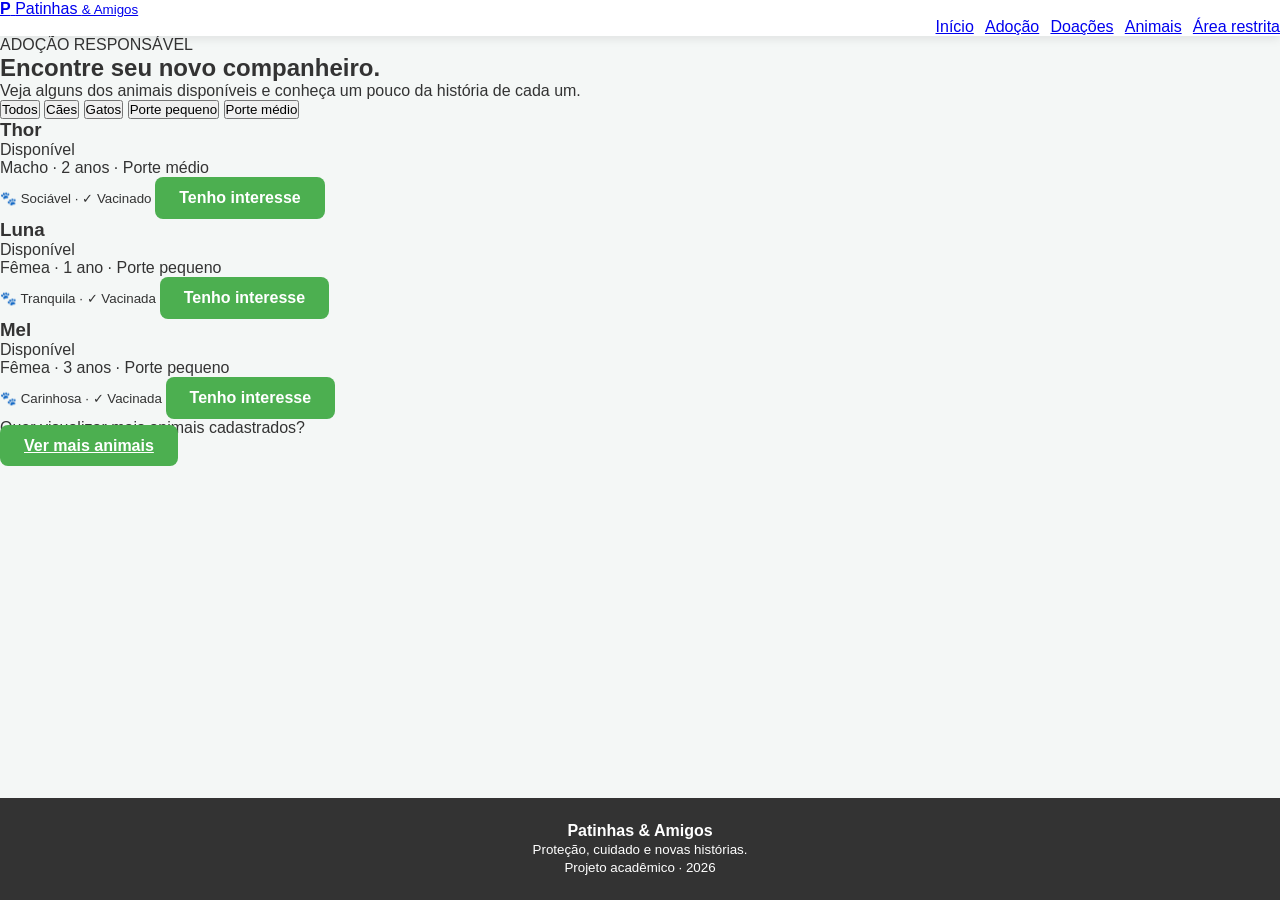
==== Patinhas_Sistema/adocao.html @ 1ad98f02 "Add files via upload" ====
<!DOCTYPE html>
<html lang="pt-BR">

<head>

    <meta charset="UTF-8">

    <meta name="viewport" content="width=device-width, initial-scale=1.0">

    <title>Patinhas & Amigos | Adoção</title>

    <link rel="stylesheet" href="style.css">

    <script src="script.js"></script>

</head>

<body>


    <!-- CABEÇALHO -->

    <header class="public-header">

        <div class="container nav">

            <a class="brand" href="index.html">

                <b>P</b>

                <span>
                    Patinhas
                    <small>& Amigos</small>
                </span>

            </a>


            <nav class="nav-links">

                <a href="index.html">
                    Início
                </a>

                <a class="active" href="adocao.html">
                    Adoção
                </a>

                <a href="doacao.html">
                    Doações
                </a>

                <a href="animais.html">
                    Animais
                </a>

                <a href="login.html">
                    Área restrita
                </a>

            </nav>

        </div>

    </header>


    <!-- CABEÇALHO DA PÁGINA -->

    <section class="page-hero">

        <div class="container">

            <span class="eyebrow">
                ADOÇÃO RESPONSÁVEL
            </span>

            <h1>
                Encontre seu novo companheiro.
            </h1>

            <p>
                Veja alguns dos animais disponíveis e conheça
                um pouco da história de cada um.
            </p>

        </div>

    </section>


    <!-- FILTROS -->

    <section class="section">

        <div class="container">

            <div class="filters">

                <button class="active">
                    Todos
                </button>

                <button>
                    Cães
                </button>

                <button>
                    Gatos
                </button>

                <button>
                    Porte pequeno
                </button>

                <button>
                    Porte médio
                </button>

            </div>


            <!-- ANIMAIS -->

            <div class="animal-grid">


                <!-- THOR -->

                <article class="animal-card">

                    <div class="animal-img thor"></div>

                    <div class="animal-body">

                        <div class="between">

                            <h3>
                                Thor
                            </h3>

                            <span class="status ok">
                                Disponível
                            </span>

                        </div>

                        <p>
                            Macho · 2 anos · Porte médio
                        </p>

                        <small>
                            🐾 Sociável · ✓ Vacinado
                        </small>

                        <button
                            class="btn outline"
                            onclick="alert('Interesse registrado no protótipo.')">

                            Tenho interesse

                        </button>

                    </div>

                </article>


                <!-- LUNA -->

                <article class="animal-card">

                    <div class="animal-img luna"></div>

                    <div class="animal-body">

                        <div class="between">

                            <h3>
                                Luna
                            </h3>

                            <span class="status ok">
                                Disponível
                            </span>

                        </div>

                        <p>
                            Fêmea · 1 ano · Porte pequeno
                        </p>

                        <small>
                            🐾 Tranquila · ✓ Vacinada
                        </small>

                        <button
                            class="btn outline"
                            onclick="alert('Interesse registrado no protótipo.')">

                            Tenho interesse

                        </button>

                    </div>

                </article>


                <!-- MEL -->

                <article class="animal-card">

                    <div class="animal-img mel"></div>

                    <div class="animal-body">

                        <div class="between">

                            <h3>
                                Mel
                            </h3>

                            <span class="status ok">
                                Disponível
                            </span>

                        </div>

                        <p>
                            Fêmea · 3 anos · Porte pequeno
                        </p>

                        <small>
                            🐾 Carinhosa · ✓ Vacinada
                        </small>

                        <button
                            class="btn outline"
                            onclick="alert('Interesse registrado no protótipo.')">

                            Tenho interesse

                        </button>

                    </div>

                </article>


            </div>


            <!-- BOTÃO PARA MAIS ANIMAIS -->

            <div class="more-box">

                <p>
                    Quer visualizar mais animais cadastrados?
                </p>

                <a
                    class="btn primary"
                    href="animais.html">

                    Ver mais animais

                </a>

            </div>

        </div>

    </section>


    <!-- RODAPÉ -->

    <footer class="footer">

        <div class="container">

            <div>

                <b>
                    Patinhas & Amigos
                </b>

                <br>

                <small>
                    Proteção, cuidado e novas histórias.
                </small>

            </div>

            <small>
                Projeto acadêmico · 2026
            </small>

        </div>

    </footer>


</body>

</html>
---- Patinhas_Sistema/style.css ----
* {
  box-sizing: border-box;
  margin: 0;
  padding: 0;
  font-family: 'Segoe UI', Tahoma, Geneva, Verdana, sans-serif;
}

body {
  background-color: #f4f7f6;
  color: #333;
  min-height: 100vh;
  display: flex;
  flex-direction: column;
}

header {
  background: #fff;
  box-shadow: 0 2px 10px rgba(0,0,0,.1);
  position: sticky;
  top: 0;
  z-index: 100;
}

.nav-container {
  max-width: 1300px;
  margin: auto;
  display: flex;
  justify-content: space-between;
  align-items: center;
  padding: 1rem 2rem;
}

.logo {
  font-size: 1.5rem;
  font-weight: bold;
  color: #4CAF50;
  text-decoration: none;
}

.nav-links {
  display: flex;
  list-style: none;
  gap: .7rem;
  flex-wrap: wrap;
  justify-content: flex-end;
}

.nav-link {
  color: #555;
  text-decoration: none;
  font-weight: 600;
  padding: .55rem .85rem;
  border-radius: 20px;
  cursor: pointer;
  transition: .2s;
}

.nav-link:hover,
.nav-link.active {
  background: #4CAF50;
  color: #fff;
}

.logout-link {
  background: #f5f5f5;
  color: #c62828;
}

.logout-link:hover {
  background: #c62828;
  color: white;
}

.hidden {
  display: none !important;
}

main {
  flex: 1;
  max-width: 1200px;
  width: 100%;
  margin: 2rem auto;
  padding: 0 1.5rem;
}

.page {
  display: none;
  animation: fadeIn .25s ease-in-out;
}

.page.active {
  display: block;
}

@keyframes fadeIn {
  from { opacity: 0; transform: translateY(8px); }
  to { opacity: 1; transform: translateY(0); }
}

.hero {
  background: linear-gradient(rgba(0,0,0,.5), rgba(0,0,0,.5)),
    url('https://images.unsplash.com/photo-1548199973-03cce0bbc87b?auto=format&fit=crop&w=1200&q=80');
  background-size: cover;
  background-position: center;
  color: white;
  padding: 4rem 2rem;
  text-align: center;
  border-radius: 12px;
  margin-bottom: 2rem;
}

.hero h1 {
  font-size: 2.5rem;
  margin-bottom: 1rem;
}

.hero p {
  font-size: 1.2rem;
  margin-bottom: 1.5rem;
}

.btn {
  background: #4CAF50;
  color: white;
  border: none;
  padding: .75rem 1.5rem;
  border-radius: 8px;
  font-size: 1rem;
  font-weight: bold;
  cursor: pointer;
  transition: .2s;
}

.btn:hover {
  background: #45a049;
}

.full {
  width: 100%;
}

.home-grid,
.stats-grid,
.dashboard-grid {
  display: grid;
  gap: 1.5rem;
  margin-top: 1.5rem;
}

.home-grid {
  grid-template-columns: repeat(auto-fit, minmax(250px, 1fr));
}

.info-card,
.panel,
.login-container,
.donation-container,
.admin-pet-card,
.stat-card {
  background: white;
  border-radius: 10px;
  box-shadow: 0 2px 8px rgba(0,0,0,.08);
}

.info-card {
  padding: 1.5rem;
  text-align: center;
}

.subtitle {
  color: #666;
  margin: .5rem 0 1.5rem;
}

.pet-grid {
  display: grid;
  grid-template-columns: repeat(auto-fill, minmax(250px, 1fr));
  gap: 1.5rem;
  margin-top: 1.5rem;
}

.pet-card {
  background: white;
  border-radius: 8px;
  overflow: hidden;
  box-shadow: 0 2px 8px rgba(0,0,0,.1);
}

.pet-card img {
  width: 100%;
  height: 200px;
  object-fit: cover;
}

.pet-info {
  padding: 1rem;
}

.donation-container,
.login-container {
  padding: 2rem;
  max-width: 600px;
  margin: 0 auto;
}

.login-container {
  max-width: 430px;
}

.form-group {
  margin-bottom: 1.2rem;
}

.form-group label {
  display: block;
  margin-bottom: .5rem;
  font-weight: 600;
}

.form-group input {
  width: 100%;
  padding: .75rem;
  border: 1px solid #ccc;
  border-radius: 6px;
  font-size: 1rem;
}

.form-group input:focus {
  outline: 2px solid #a5d6a7;
  border-color: #4CAF50;
}

.pix-box {
  background: #e8f5e9;
  border: 2px dashed #4CAF50;
  padding: 1rem;
  text-align: center;
  margin: 1.5rem 0;
  border-radius: 6px;
}

.pix-key {
  font-size: 1.2rem;
  margin-top: .5rem;
  color: #2e7d32;
}

.error-message {
  color: #c62828;
  margin-bottom: 1rem;
  min-height: 20px;
  font-weight: 600;
}

.demo-login {
  margin-top: 1.5rem;
  padding: 1rem;
  background: #f4f7f6;
  border-radius: 8px;
  font-size: .9rem;
}

.demo-login p {
  margin-top: .25rem;
}

.page-header {
  display: flex;
  justify-content: space-between;
  align-items: center;
  gap: 1rem;
  margin-bottom: 1.5rem;
}

.stats-grid {
  grid-template-columns: repeat(4, 1fr);
}

.stat-card {
  padding: 1.3rem;
  display: flex;
  align-items: center;
  gap: 1rem;
}

.stat-card > span {
  font-size: 2rem;
}

.stat-card strong {
  font-size: 1.8rem;
}

.stat-card p {
  color: #666;
}

.dashboard-grid {
  grid-template-columns: 1fr 1fr;
}

.panel {
  padding: 1.5rem;
  overflow-x: auto;
}

.list-item {
  display: flex;
  gap: 1rem;
  padding: 1rem 0;
  border-bottom: 1px solid #eee;
}

.list-item:last-child {
  border-bottom: none;
}

.alert-box {
  padding: 1rem;
  margin-top: 1rem;
  background: #e8f5e9;
  border-radius: 7px;
}

.alert-box.warning {
  background: #fff3cd;
}

table {
  width: 100%;
  border-collapse: collapse;
  min-width: 650px;
}

th, td {
  padding: 1rem;
  text-align: left;
  border-bottom: 1px solid #eee;
}

th {
  background: #f7f9f8;
}

.badge {
  display: inline-block;
  padding: .35rem .7rem;
  border-radius: 20px;
  font-size: .85rem;
  font-weight: bold;
}

.badge.ok {
  background: #e8f5e9;
  color: #2e7d32;
}

.badge.warning {
  background: #fff3cd;
  color: #856404;
}

.badge.blue {
  background: #e3f2fd;
  color: #1565c0;
}

.badge.gray {
  background: #eee;
  color: #555;
}

.admin-pets {
  grid-template-columns: repeat(auto-fit, minmax(220px, 1fr));
}

.admin-pet-card {
  padding: 1.5rem;
}

.animal-icon {
  font-size: 3rem;
  margin-bottom: .7rem;
}

footer {
  background: #333;
  color: white;
  text-align: center;
  padding: 1.5rem;
  margin-top: auto;
}

@media (max-width: 850px) {
  .nav-container {
    flex-direction: column;
    gap: 1rem;
  }

  .nav-links {
    justify-content: center;
  }

  .stats-grid {
    grid-template-columns: repeat(2, 1fr);
  }

  .dashboard-grid {
    grid-template-columns: 1fr;
  }
}

@media (max-width: 500px) {
  .stats-grid {
    grid-template-columns: 1fr;
  }

  .hero h1 {
    font-size: 2rem;
  }
}
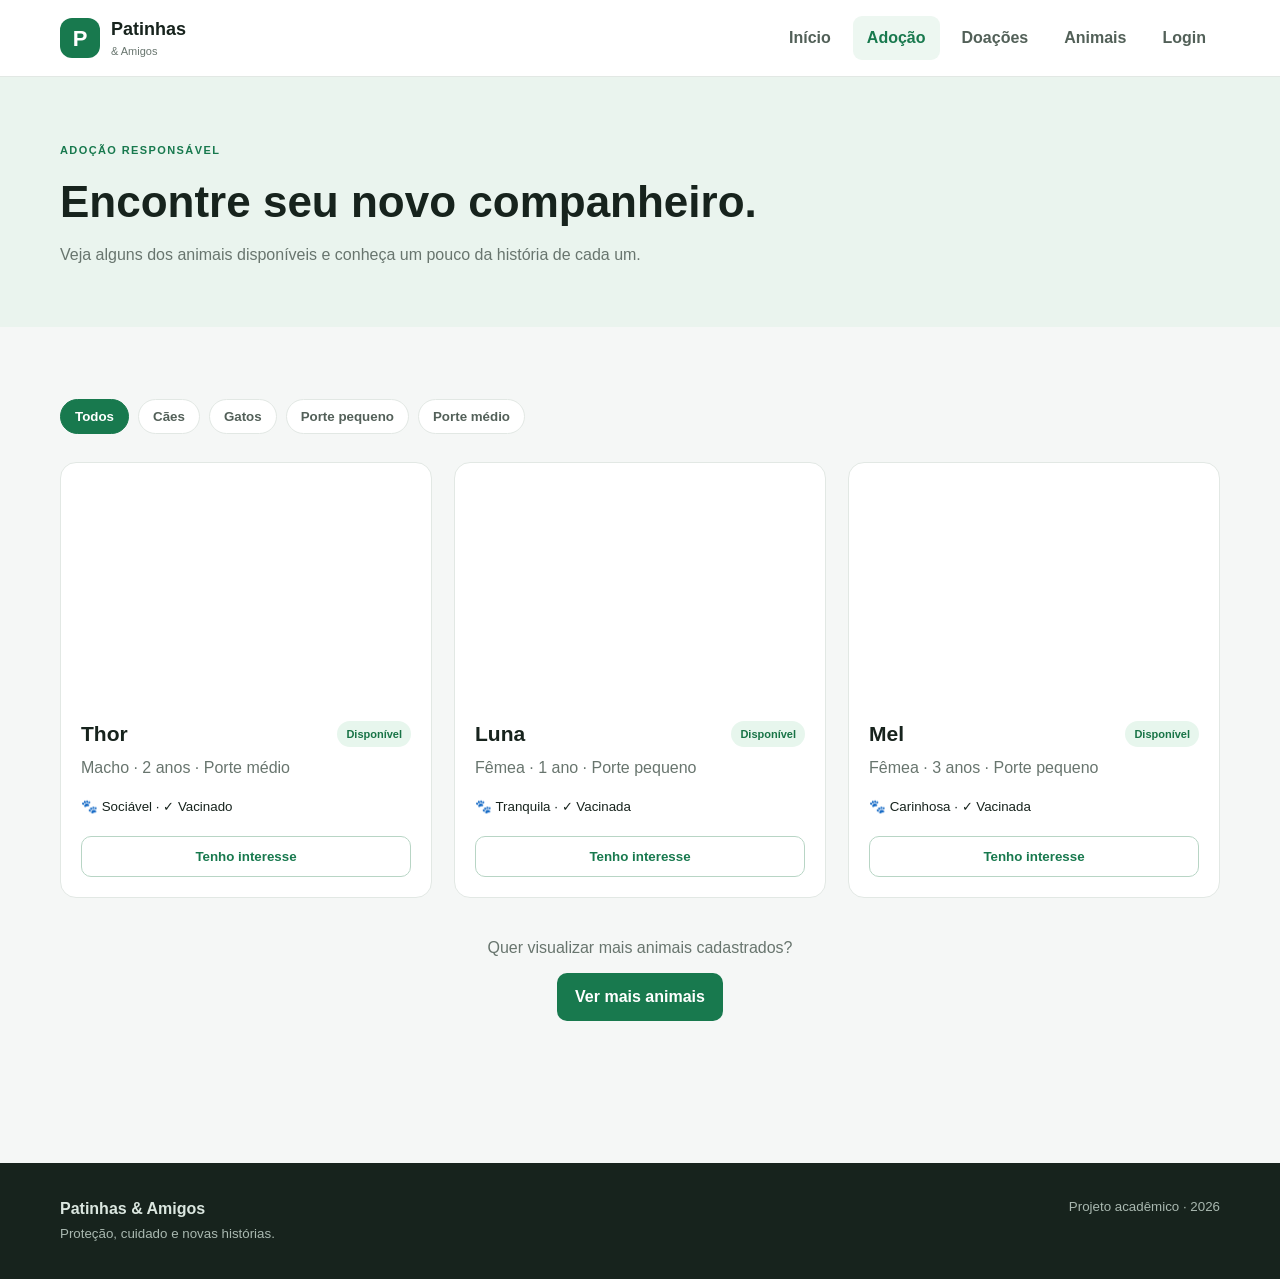
==== commit 9f3b48ad: "Update adocao.html" ====
--- a/Patinhas_Sistema/adocao.html
+++ b/Patinhas_Sistema/adocao.html
@@ -55,7 +55,7 @@
                 </a>
 
                 <a href="login.html">
-                    Área restrita
+                    Login
                 </a>
 
             </nav>
@@ -305,4 +305,4 @@
 
 </body>
 
-</html>+</html>
--- a/Patinhas_Sistema/style.css
+++ b/Patinhas_Sistema/style.css
@@ -1,421 +1,831 @@
 * {
-  box-sizing: border-box;
-  margin: 0;
-  padding: 0;
-  font-family: 'Segoe UI', Tahoma, Geneva, Verdana, sans-serif;
+    box-sizing: border-box;
+    margin: 0;
+    padding: 0;
+}
+
+:root {
+    --primary: #18794e;
+    --primary-dark: #0f5f3b;
+    --text: #17231d;
+    --muted: #68756e;
+    --background: #f5f7f6;
+    --white: #ffffff;
+    --border: #e2e8e4;
 }
 
 body {
-  background-color: #f4f7f6;
-  color: #333;
-  min-height: 100vh;
-  display: flex;
-  flex-direction: column;
-}
-
-header {
-  background: #fff;
-  box-shadow: 0 2px 10px rgba(0,0,0,.1);
-  position: sticky;
-  top: 0;
-  z-index: 100;
-}
-
-.nav-container {
-  max-width: 1300px;
-  margin: auto;
-  display: flex;
-  justify-content: space-between;
-  align-items: center;
-  padding: 1rem 2rem;
-}
-
-.logo {
-  font-size: 1.5rem;
-  font-weight: bold;
-  color: #4CAF50;
-  text-decoration: none;
+    font-family: Arial, sans-serif;
+    background: var(--background);
+    color: var(--text);
+    line-height: 1.5;
+}
+
+a {
+    text-decoration: none;
+    color: inherit;
+}
+
+.container {
+    width: min(1160px, 92%);
+    margin: auto;
+}
+
+
+/* =========================
+   CABEÇALHO
+========================= */
+
+.public-header {
+    background: white;
+    border-bottom: 1px solid var(--border);
+    position: sticky;
+    top: 0;
+    z-index: 20;
+}
+
+.nav {
+    min-height: 76px;
+
+    display: flex;
+    align-items: center;
+    justify-content: space-between;
+
+    gap: 30px;
+}
+
+.brand {
+    display: flex;
+    align-items: center;
+
+    gap: 11px;
+
+    font-weight: 800;
+    font-size: 18px;
+}
+
+.brand b {
+    width: 40px;
+    height: 40px;
+
+    border-radius: 12px;
+
+    background: var(--primary);
+    color: white;
+
+    display: grid;
+    place-items: center;
+
+    font-size: 22px;
+}
+
+.brand small {
+    display: block;
+
+    color: var(--muted);
+
+    font-size: 11px;
+    font-weight: 500;
 }
 
 .nav-links {
-  display: flex;
-  list-style: none;
-  gap: .7rem;
-  flex-wrap: wrap;
-  justify-content: flex-end;
-}
-
-.nav-link {
-  color: #555;
-  text-decoration: none;
-  font-weight: 600;
-  padding: .55rem .85rem;
-  border-radius: 20px;
-  cursor: pointer;
-  transition: .2s;
-}
-
-.nav-link:hover,
-.nav-link.active {
-  background: #4CAF50;
-  color: #fff;
-}
-
-.logout-link {
-  background: #f5f5f5;
-  color: #c62828;
-}
-
-.logout-link:hover {
-  background: #c62828;
-  color: white;
-}
-
-.hidden {
-  display: none !important;
-}
-
-main {
-  flex: 1;
-  max-width: 1200px;
-  width: 100%;
-  margin: 2rem auto;
-  padding: 0 1.5rem;
-}
-
-.page {
-  display: none;
-  animation: fadeIn .25s ease-in-out;
-}
-
-.page.active {
-  display: block;
-}
-
-@keyframes fadeIn {
-  from { opacity: 0; transform: translateY(8px); }
-  to { opacity: 1; transform: translateY(0); }
-}
+    display: flex;
+    align-items: center;
+
+    gap: 8px;
+}
+
+.nav-links a {
+    padding: 10px 14px;
+
+    border-radius: 9px;
+
+    color: #526058;
+
+    font-weight: 600;
+}
+
+.nav-links a:hover,
+.nav-links a.active {
+    background: #edf7f1;
+    color: var(--primary);
+}
+
+
+/* =========================
+   BOTÕES
+========================= */
+
+.btn {
+    border: none;
+
+    border-radius: 10px;
+
+    padding: 12px 18px;
+
+    font-weight: 700;
+
+    cursor: pointer;
+
+    display: inline-flex;
+
+    align-items: center;
+    justify-content: center;
+
+    gap: 8px;
+}
+
+.btn.primary {
+    background: var(--primary);
+    color: white;
+}
+
+.btn.primary:hover {
+    background: var(--primary-dark);
+}
+
+.btn.light {
+    background: white;
+    color: var(--primary);
+}
+
+.btn.outline {
+    background: white;
+
+    color: var(--primary);
+
+    border: 1px solid #b8d5c5;
+}
+
+.outline-light {
+    color: white;
+
+    border: 1px solid rgba(255,255,255,.5);
+}
+
+
+/* =========================
+   HERO
+========================= */
 
 .hero {
-  background: linear-gradient(rgba(0,0,0,.5), rgba(0,0,0,.5)),
-    url('https://images.unsplash.com/photo-1548199973-03cce0bbc87b?auto=format&fit=crop&w=1200&q=80');
-  background-size: cover;
-  background-position: center;
-  color: white;
-  padding: 4rem 2rem;
-  text-align: center;
-  border-radius: 12px;
-  margin-bottom: 2rem;
+    background:
+        linear-gradient(
+            135deg,
+            #145c3d,
+            #23845a
+        );
+
+    color: white;
+
+    padding: 88px 0;
+}
+
+.hero-grid {
+    display: grid;
+
+    grid-template-columns:
+        1.25fr
+        .75fr;
+
+    gap: 60px;
+
+    align-items: center;
+}
+
+.eyebrow {
+    font-size: 11px;
+
+    letter-spacing: 1.4px;
+
+    font-weight: 800;
+
+    color: var(--primary);
+}
+
+.eyebrow.light {
+    color: #cdebdc;
 }
 
 .hero h1 {
-  font-size: 2.5rem;
-  margin-bottom: 1rem;
+    font-size: 52px;
+
+    line-height: 1.08;
+
+    margin: 12px 0 18px;
 }
 
 .hero p {
-  font-size: 1.2rem;
-  margin-bottom: 1.5rem;
-}
-
-.btn {
-  background: #4CAF50;
-  color: white;
-  border: none;
-  padding: .75rem 1.5rem;
-  border-radius: 8px;
-  font-size: 1rem;
-  font-weight: bold;
-  cursor: pointer;
-  transition: .2s;
-}
-
-.btn:hover {
-  background: #45a049;
+    font-size: 18px;
+
+    color: #dceee4;
+
+    max-width: 650px;
+}
+
+.actions {
+    display: flex;
+
+    gap: 12px;
+
+    margin-top: 28px;
+}
+
+.hero-card {
+    background: white;
+
+    color: var(--text);
+
+    padding: 28px;
+
+    border-radius: 18px;
+
+    box-shadow:
+        0 18px 50px
+        rgba(7,58,36,.25);
+}
+
+.hero-card .big {
+    font-size: 54px;
+
+    font-weight: 800;
+
+    margin-top: 20px;
+}
+
+.mini-stats {
+    display: grid;
+
+    grid-template-columns:
+        repeat(3,1fr);
+
+    gap: 12px;
+
+    margin-top: 18px;
+}
+
+.mini-stats b {
+    display: block;
+
+    font-size: 22px;
+}
+
+.mini-stats small {
+    color: var(--muted);
+}
+
+
+/* =========================
+   SEÇÕES
+========================= */
+
+.section {
+    padding: 72px 0;
+}
+
+.section-head {
+    display: flex;
+
+    justify-content: space-between;
+
+    gap: 40px;
+
+    align-items: end;
+
+    margin-bottom: 28px;
+}
+
+.section-head h2 {
+    font-size: 34px;
+
+    line-height: 1.15;
+
+    margin-top: 7px;
+}
+
+.section-head p {
+    max-width: 460px;
+
+    color: var(--muted);
+}
+
+
+/* =========================
+   CARDS
+========================= */
+
+.features {
+    display: grid;
+
+    grid-template-columns:
+        repeat(3,1fr);
+
+    gap: 18px;
+}
+
+.feature {
+    background: white;
+
+    border: 1px solid var(--border);
+
+    border-radius: 16px;
+
+    padding: 24px;
+}
+
+.feature i {
+    display: grid;
+
+    place-items: center;
+
+    width: 38px;
+    height: 38px;
+
+    border-radius: 10px;
+
+    background: #edf7f1;
+
+    color: var(--primary);
+
+    font-style: normal;
+
+    font-weight: 800;
+
+    margin-bottom: 18px;
+}
+
+.feature h3 {
+    margin-bottom: 7px;
+}
+
+.feature p {
+    color: var(--muted);
+}
+
+
+/* =========================
+   PÁGINAS INTERNAS
+========================= */
+
+.page-hero {
+    background: #eaf4ee;
+
+    padding: 60px 0;
+}
+
+.page-hero h1 {
+    font-size: 44px;
+
+    margin: 8px 0;
+}
+
+.page-hero p {
+    color: var(--muted);
+
+    max-width: 680px;
+}
+
+
+/* =========================
+   FILTROS
+========================= */
+
+.filters {
+    display: flex;
+
+    flex-wrap: wrap;
+
+    gap: 9px;
+
+    margin-bottom: 28px;
+}
+
+.filters button {
+    border: 1px solid var(--border);
+
+    background: white;
+
+    padding: 9px 14px;
+
+    border-radius: 20px;
+
+    color: #536059;
+
+    font-weight: 600;
+
+    cursor: pointer;
+}
+
+.filters button.active {
+    background: var(--primary);
+
+    color: white;
+
+    border-color: var(--primary);
+}
+
+
+/* =========================
+   ANIMAIS
+========================= */
+
+.animal-grid {
+    display: grid;
+
+    grid-template-columns:
+        repeat(3,1fr);
+
+    gap: 22px;
+}
+
+.animal-card {
+    background: white;
+
+    border: 1px solid var(--border);
+
+    border-radius: 16px;
+
+    overflow: hidden;
+}
+
+.animal-img {
+    height: 235px;
+
+    background-size: cover;
+
+    background-position: center;
+}
+
+
+/* IMAGENS */
+
+.thor {
+    background-image:
+        url(
+        "https://images.unsplash.com/photo-1552053831-71594a27632d?auto=format&fit=crop&w=900&q=80"
+        );
+}
+
+.luna {
+    background-image:
+        url(
+        "https://images.unsplash.com/photo-1514888286974-6c03e2ca1dba?auto=format&fit=crop&w=900&q=80"
+        );
+}
+
+.mel {
+    background-image:
+        url(
+        "https://images.unsplash.com/photo-1548199973-03cce0bbc87b?auto=format&fit=crop&w=900&q=80"
+        );
+}
+
+.bob {
+    background-image:
+        url(
+        "https://images.unsplash.com/photo-1558788353-f76d92427f16?auto=format&fit=crop&w=900&q=80"
+        );
+}
+
+.mia {
+    background-image:
+        url(
+        "https://images.unsplash.com/photo-1518791841217-8f162f1e1131?auto=format&fit=crop&w=900&q=80"
+        );
+}
+
+.max {
+    background-image:
+        url(
+        "https://images.unsplash.com/photo-1543466835-00a7907e9de1?auto=format&fit=crop&w=900&q=80"
+        );
+}
+
+
+.animal-body {
+    padding: 20px;
+}
+
+.between {
+    display: flex;
+
+    justify-content: space-between;
+
+    gap: 15px;
+
+    align-items: center;
+}
+
+.animal-body h3 {
+    font-size: 21px;
+}
+
+.animal-body p {
+    color: var(--muted);
+
+    margin: 6px 0 14px;
+}
+
+.animal-body .btn {
+    width: 100%;
+
+    margin-top: 18px;
+}
+
+
+/* STATUS */
+
+.status {
+    display: inline-block;
+
+    border-radius: 20px;
+
+    padding: 5px 9px;
+
+    font-size: 11px;
+
+    font-weight: 800;
+}
+
+.status.ok {
+    background: #e7f6ed;
+
+    color: #197447;
+}
+
+.status.warn {
+    background: #fff3dc;
+
+    color: #996018;
+}
+
+
+/* MAIS ANIMAIS */
+
+.more-box {
+    text-align: center;
+
+    margin-top: 38px;
+}
+
+.more-box p {
+    color: var(--muted);
+
+    margin-bottom: 13px;
+}
+
+
+/* =========================
+   DOAÇÃO
+========================= */
+
+.donation-grid {
+    display: grid;
+
+    grid-template-columns:
+        1fr 420px;
+
+    gap: 40px;
+
+    align-items: start;
+}
+
+.donation-info h2 {
+    font-size: 36px;
+
+    margin: 8px 0 14px;
+}
+
+.donation-info > p {
+    color: var(--muted);
+
+    font-size: 17px;
+}
+
+.donation-list {
+    display: grid;
+
+    gap: 12px;
+
+    margin-top: 28px;
+}
+
+.donation-list div {
+    background: white;
+
+    border: 1px solid var(--border);
+
+    padding: 16px;
+
+    border-radius: 12px;
+}
+
+.donation-list b {
+    display: block;
+}
+
+.pix-card {
+    background: white;
+
+    border: 1px solid var(--border);
+
+    border-radius: 18px;
+
+    padding: 26px;
+}
+
+.pix {
+    background: #edf7f1;
+
+    border: 1px dashed #9fcbb1;
+
+    border-radius: 12px;
+
+    padding: 20px;
+
+    margin: 18px 0;
+}
+
+.pix strong {
+    display: block;
+
+    font-size: 18px;
+
+    margin-top: 5px;
+}
+
+
+/* INPUT */
+
+.input {
+    width: 100%;
+
+    padding: 12px;
+
+    border: 1px solid #cfd9d3;
+
+    border-radius: 9px;
+
+    margin-top: 7px;
+
+    margin-bottom: 15px;
+
+    font: inherit;
 }
 
 .full {
-  width: 100%;
-}
-
-.home-grid,
-.stats-grid,
-.dashboard-grid {
-  display: grid;
-  gap: 1.5rem;
-  margin-top: 1.5rem;
-}
-
-.home-grid {
-  grid-template-columns: repeat(auto-fit, minmax(250px, 1fr));
-}
-
-.info-card,
-.panel,
-.login-container,
-.donation-container,
-.admin-pet-card,
-.stat-card {
-  background: white;
-  border-radius: 10px;
-  box-shadow: 0 2px 8px rgba(0,0,0,.08);
-}
-
-.info-card {
-  padding: 1.5rem;
-  text-align: center;
-}
-
-.subtitle {
-  color: #666;
-  margin: .5rem 0 1.5rem;
-}
-
-.pet-grid {
-  display: grid;
-  grid-template-columns: repeat(auto-fill, minmax(250px, 1fr));
-  gap: 1.5rem;
-  margin-top: 1.5rem;
-}
-
-.pet-card {
-  background: white;
-  border-radius: 8px;
-  overflow: hidden;
-  box-shadow: 0 2px 8px rgba(0,0,0,.1);
-}
-
-.pet-card img {
-  width: 100%;
-  height: 200px;
-  object-fit: cover;
-}
-
-.pet-info {
-  padding: 1rem;
-}
-
-.donation-container,
-.login-container {
-  padding: 2rem;
-  max-width: 600px;
-  margin: 0 auto;
-}
-
-.login-container {
-  max-width: 430px;
-}
-
-.form-group {
-  margin-bottom: 1.2rem;
-}
-
-.form-group label {
-  display: block;
-  margin-bottom: .5rem;
-  font-weight: 600;
-}
-
-.form-group input {
-  width: 100%;
-  padding: .75rem;
-  border: 1px solid #ccc;
-  border-radius: 6px;
-  font-size: 1rem;
-}
-
-.form-group input:focus {
-  outline: 2px solid #a5d6a7;
-  border-color: #4CAF50;
-}
-
-.pix-box {
-  background: #e8f5e9;
-  border: 2px dashed #4CAF50;
-  padding: 1rem;
-  text-align: center;
-  margin: 1.5rem 0;
-  border-radius: 6px;
-}
-
-.pix-key {
-  font-size: 1.2rem;
-  margin-top: .5rem;
-  color: #2e7d32;
-}
-
-.error-message {
-  color: #c62828;
-  margin-bottom: 1rem;
-  min-height: 20px;
-  font-weight: 600;
-}
-
-.demo-login {
-  margin-top: 1.5rem;
-  padding: 1rem;
-  background: #f4f7f6;
-  border-radius: 8px;
-  font-size: .9rem;
-}
-
-.demo-login p {
-  margin-top: .25rem;
-}
-
-.page-header {
-  display: flex;
-  justify-content: space-between;
-  align-items: center;
-  gap: 1rem;
-  margin-bottom: 1.5rem;
-}
-
-.stats-grid {
-  grid-template-columns: repeat(4, 1fr);
-}
-
-.stat-card {
-  padding: 1.3rem;
-  display: flex;
-  align-items: center;
-  gap: 1rem;
-}
-
-.stat-card > span {
-  font-size: 2rem;
-}
-
-.stat-card strong {
-  font-size: 1.8rem;
-}
-
-.stat-card p {
-  color: #666;
-}
-
-.dashboard-grid {
-  grid-template-columns: 1fr 1fr;
-}
-
-.panel {
-  padding: 1.5rem;
-  overflow-x: auto;
-}
-
-.list-item {
-  display: flex;
-  gap: 1rem;
-  padding: 1rem 0;
-  border-bottom: 1px solid #eee;
-}
-
-.list-item:last-child {
-  border-bottom: none;
-}
-
-.alert-box {
-  padding: 1rem;
-  margin-top: 1rem;
-  background: #e8f5e9;
-  border-radius: 7px;
-}
-
-.alert-box.warning {
-  background: #fff3cd;
-}
-
-table {
-  width: 100%;
-  border-collapse: collapse;
-  min-width: 650px;
-}
-
-th, td {
-  padding: 1rem;
-  text-align: left;
-  border-bottom: 1px solid #eee;
-}
-
-th {
-  background: #f7f9f8;
-}
-
-.badge {
-  display: inline-block;
-  padding: .35rem .7rem;
-  border-radius: 20px;
-  font-size: .85rem;
-  font-weight: bold;
-}
-
-.badge.ok {
-  background: #e8f5e9;
-  color: #2e7d32;
-}
-
-.badge.warning {
-  background: #fff3cd;
-  color: #856404;
-}
-
-.badge.blue {
-  background: #e3f2fd;
-  color: #1565c0;
-}
-
-.badge.gray {
-  background: #eee;
-  color: #555;
-}
-
-.admin-pets {
-  grid-template-columns: repeat(auto-fit, minmax(220px, 1fr));
-}
-
-.admin-pet-card {
-  padding: 1.5rem;
-}
-
-.animal-icon {
-  font-size: 3rem;
-  margin-bottom: .7rem;
-}
-
-footer {
-  background: #333;
-  color: white;
-  text-align: center;
-  padding: 1.5rem;
-  margin-top: auto;
-}
+    width: 100%;
+}
+
+
+/* =========================
+   LOGIN
+========================= */
+
+.login-page {
+    min-height: calc(100vh - 76px);
+
+    display: grid;
+
+    place-items: center;
+
+    padding: 50px 0;
+}
+
+.login-card {
+    width: min(430px,92%);
+
+    background: white;
+
+    border: 1px solid var(--border);
+
+    border-radius: 18px;
+
+    padding: 32px;
+}
+
+.login-card h1 {
+    margin: 8px 0;
+}
+
+.login-card p {
+    color: var(--muted);
+
+    margin-bottom: 22px;
+}
+
+.login-card label {
+    display: block;
+
+    font-weight: 700;
+
+    font-size: 14px;
+
+    margin-top: 14px;
+}
+
+.login-card .input {
+    margin-bottom: 0;
+}
+
+.demo {
+    background: #f3f6f4;
+
+    padding: 13px;
+
+    border-radius: 10px;
+
+    font-size: 12px;
+
+    margin-top: 15px;
+
+    color: #5d6962;
+}
+
+
+/* =========================
+   RODAPÉ
+========================= */
+
+.footer {
+    background: #17231d;
+
+    color: #dbe7e0;
+
+    padding: 34px 0;
+
+    margin-top: 70px;
+}
+
+.footer .container {
+    display: flex;
+
+    justify-content: space-between;
+
+    gap: 20px;
+}
+
+.footer small {
+    color: #a9b8b0;
+}
+
+
+/* =========================
+   RESPONSIVIDADE
+========================= */
 
 @media (max-width: 850px) {
-  .nav-container {
-    flex-direction: column;
-    gap: 1rem;
-  }
-
-  .nav-links {
-    justify-content: center;
-  }
-
-  .stats-grid {
-    grid-template-columns: repeat(2, 1fr);
-  }
-
-  .dashboard-grid {
-    grid-template-columns: 1fr;
-  }
-}
-
-@media (max-width: 500px) {
-  .stats-grid {
-    grid-template-columns: 1fr;
-  }
-
-  .hero h1 {
-    font-size: 2rem;
-  }
-}
+
+    .hero-grid,
+    .donation-grid {
+        grid-template-columns: 1fr;
+    }
+
+    .features,
+    .animal-grid {
+        grid-template-columns: 1fr 1fr;
+    }
+
+}
+
+
+@media (max-width: 600px) {
+
+    .hero h1 {
+        font-size: 38px;
+    }
+
+    .section-head {
+        display: block;
+    }
+
+    .section-head p {
+        margin-top: 12px;
+    }
+
+    .features,
+    .animal-grid {
+        grid-template-columns: 1fr;
+    }
+
+    .nav {
+        padding: 13px 0;
+
+        flex-wrap: wrap;
+    }
+
+    .nav-links {
+        width: 100%;
+
+        overflow: auto;
+    }
+
+    .nav-links a {
+        white-space: nowrap;
+    }
+
+    .hero {
+        padding: 55px 0;
+    }
+
+}
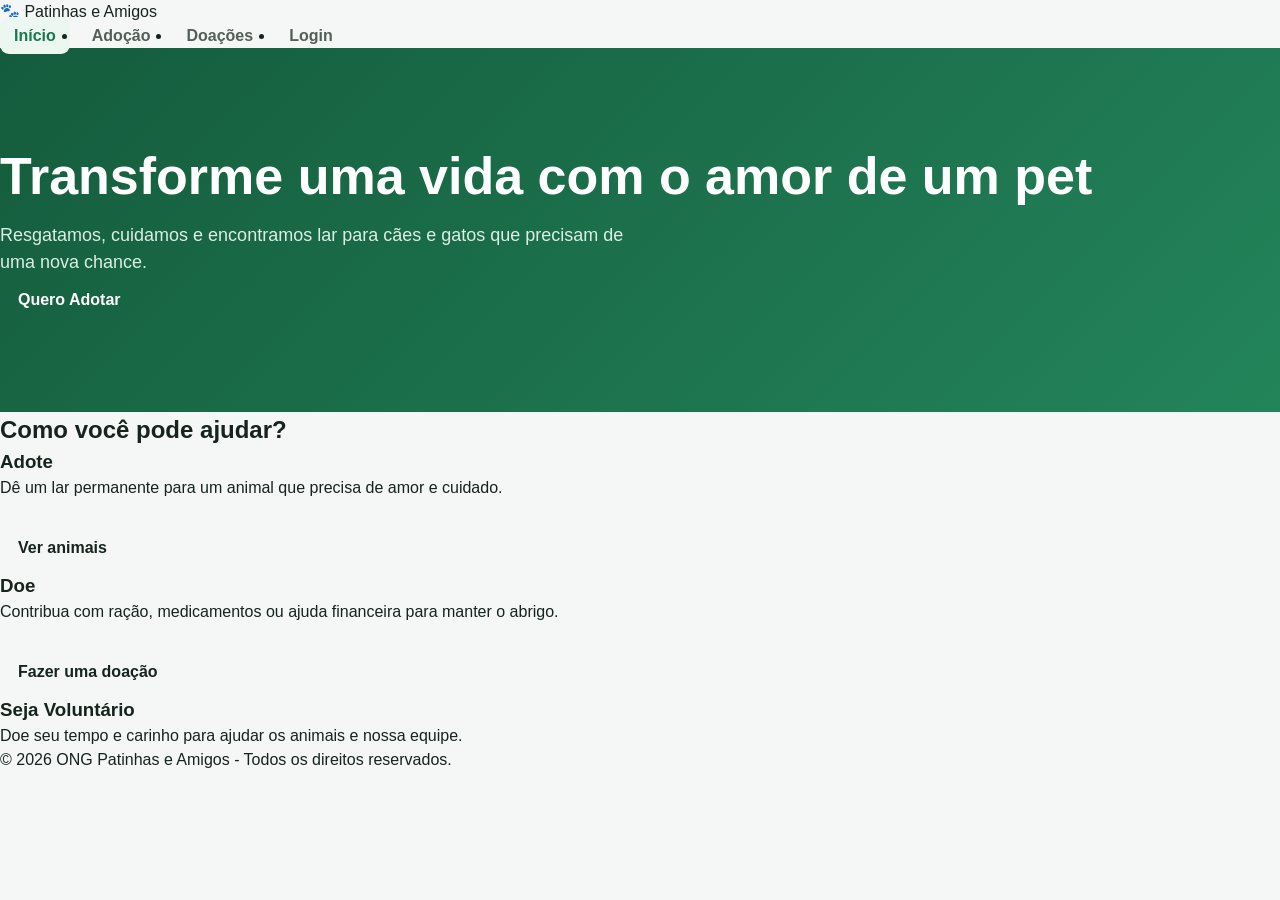
==== commit 2c62b9de: "Update adocao.html" ====
--- a/Patinhas_Sistema/adocao.html
+++ b/Patinhas_Sistema/adocao.html
@@ -7,298 +7,174 @@
 
     <meta name="viewport" content="width=device-width, initial-scale=1.0">
 
-    <title>Patinhas & Amigos | Adoção</title>
+    <title>Patinhas e Amigos - Início</title>
 
     <link rel="stylesheet" href="style.css">
 
-    <script src="script.js"></script>
+    <script src="script.js" defer></script>
 
 </head>
+
 
 <body>
 
 
     <!-- CABEÇALHO -->
 
-    <header class="public-header">
+    <header>
 
-        <div class="container nav">
+        <div class="nav-container">
 
-            <a class="brand" href="index.html">
-
-                <b>P</b>
-
-                <span>
-                    Patinhas
-                    <small>& Amigos</small>
-                </span>
-
+            <a href="index.html" class="logo">
+                🐾 Patinhas e Amigos
             </a>
 
 
-            <nav class="nav-links">
+            <ul class="nav-links">
 
-                <a href="index.html">
-                    Início
-                </a>
+                <li>
+                    <a href="index.html" class="nav-link active">
+                        Início
+                    </a>
+                </li>
 
-                <a class="active" href="adocao.html">
-                    Adoção
-                </a>
+                <li>
+                    <a href="adocao.html" class="nav-link">
+                        Adoção
+                    </a>
+                </li>
 
-                <a href="doacao.html">
-                    Doações
-                </a>
+                <li>
+                    <a href="doacao.html" class="nav-link">
+                        Doações
+                    </a>
+                </li>
 
-                <a href="animais.html">
-                    Animais
-                </a>
+                <li>
+                    <a href="login.html" class="nav-link">
+                        Login
+                    </a>
+                </li>
 
-                <a href="login.html">
-                    Login
-                </a>
-
-            </nav>
+            </ul>
 
         </div>
 
     </header>
 
 
-    <!-- CABEÇALHO DA PÁGINA -->
 
-    <section class="page-hero">
+    <!-- CONTEÚDO -->
 
-        <div class="container">
+    <main>
 
-            <span class="eyebrow">
-                ADOÇÃO RESPONSÁVEL
-            </span>
+
+        <!-- HERO -->
+
+        <section class="hero">
 
             <h1>
-                Encontre seu novo companheiro.
+                Transforme uma vida com o amor de um pet
             </h1>
 
             <p>
-                Veja alguns dos animais disponíveis e conheça
-                um pouco da história de cada um.
+                Resgatamos, cuidamos e encontramos lar para
+                cães e gatos que precisam de uma nova chance.
             </p>
 
-        </div>
+            <a href="adocao.html" class="btn">
+                Quero Adotar
+            </a>
 
-    </section>
+        </section>
 
 
-    <!-- FILTROS -->
 
-    <section class="section">
+        <!-- COMO AJUDAR -->
 
-        <div class="container">
+        <section>
 
-            <div class="filters">
-
-                <button class="active">
-                    Todos
-                </button>
-
-                <button>
-                    Cães
-                </button>
-
-                <button>
-                    Gatos
-                </button>
-
-                <button>
-                    Porte pequeno
-                </button>
-
-                <button>
-                    Porte médio
-                </button>
-
-            </div>
+            <h2>
+                Como você pode ajudar?
+            </h2>
 
 
-            <!-- ANIMAIS -->
-
-            <div class="animal-grid">
+            <div class="home-grid">
 
 
-                <!-- THOR -->
+                <div class="info-card">
 
-                <article class="animal-card">
+                    <h3>
+                        Adote
+                    </h3>
 
-                    <div class="animal-img thor"></div>
+                    <p>
+                        Dê um lar permanente para um animal
+                        que precisa de amor e cuidado.
+                    </p>
 
-                    <div class="animal-body">
+                    <br>
 
-                        <div class="between">
+                    <a href="adocao.html" class="btn">
+                        Ver animais
+                    </a>
 
-                            <h3>
-                                Thor
-                            </h3>
-
-                            <span class="status ok">
-                                Disponível
-                            </span>
-
-                        </div>
-
-                        <p>
-                            Macho · 2 anos · Porte médio
-                        </p>
-
-                        <small>
-                            🐾 Sociável · ✓ Vacinado
-                        </small>
-
-                        <button
-                            class="btn outline"
-                            onclick="alert('Interesse registrado no protótipo.')">
-
-                            Tenho interesse
-
-                        </button>
-
-                    </div>
-
-                </article>
+                </div>
 
 
-                <!-- LUNA -->
 
-                <article class="animal-card">
+                <div class="info-card">
 
-                    <div class="animal-img luna"></div>
+                    <h3>
+                        Doe
+                    </h3>
 
-                    <div class="animal-body">
+                    <p>
+                        Contribua com ração, medicamentos
+                        ou ajuda financeira para manter o abrigo.
+                    </p>
 
-                        <div class="between">
+                    <br>
 
-                            <h3>
-                                Luna
-                            </h3>
+                    <a href="doacao.html" class="btn">
+                        Fazer uma doação
+                    </a>
 
-                            <span class="status ok">
-                                Disponível
-                            </span>
-
-                        </div>
-
-                        <p>
-                            Fêmea · 1 ano · Porte pequeno
-                        </p>
-
-                        <small>
-                            🐾 Tranquila · ✓ Vacinada
-                        </small>
-
-                        <button
-                            class="btn outline"
-                            onclick="alert('Interesse registrado no protótipo.')">
-
-                            Tenho interesse
-
-                        </button>
-
-                    </div>
-
-                </article>
+                </div>
 
 
-                <!-- MEL -->
 
-                <article class="animal-card">
+                <div class="info-card">
 
-                    <div class="animal-img mel"></div>
+                    <h3>
+                        Seja Voluntário
+                    </h3>
 
-                    <div class="animal-body">
+                    <p>
+                        Doe seu tempo e carinho para ajudar
+                        os animais e nossa equipe.
+                    </p>
 
-                        <div class="between">
-
-                            <h3>
-                                Mel
-                            </h3>
-
-                            <span class="status ok">
-                                Disponível
-                            </span>
-
-                        </div>
-
-                        <p>
-                            Fêmea · 3 anos · Porte pequeno
-                        </p>
-
-                        <small>
-                            🐾 Carinhosa · ✓ Vacinada
-                        </small>
-
-                        <button
-                            class="btn outline"
-                            onclick="alert('Interesse registrado no protótipo.')">
-
-                            Tenho interesse
-
-                        </button>
-
-                    </div>
-
-                </article>
+                </div>
 
 
             </div>
 
+        </section>
 
-            <!-- BOTÃO PARA MAIS ANIMAIS -->
 
-            <div class="more-box">
+    </main>
 
-                <p>
-                    Quer visualizar mais animais cadastrados?
-                </p>
-
-                <a
-                    class="btn primary"
-                    href="animais.html">
-
-                    Ver mais animais
-
-                </a>
-
-            </div>
-
-        </div>
-
-    </section>
 
 
     <!-- RODAPÉ -->
 
-    <footer class="footer">
+    <footer>
 
-        <div class="container">
-
-            <div>
-
-                <b>
-                    Patinhas & Amigos
-                </b>
-
-                <br>
-
-                <small>
-                    Proteção, cuidado e novas histórias.
-                </small>
-
-            </div>
-
-            <small>
-                Projeto acadêmico · 2026
-            </small>
-
-        </div>
+        <p>
+            &copy; 2026 ONG Patinhas e Amigos -
+            Todos os direitos reservados.
+        </p>
 
     </footer>
 
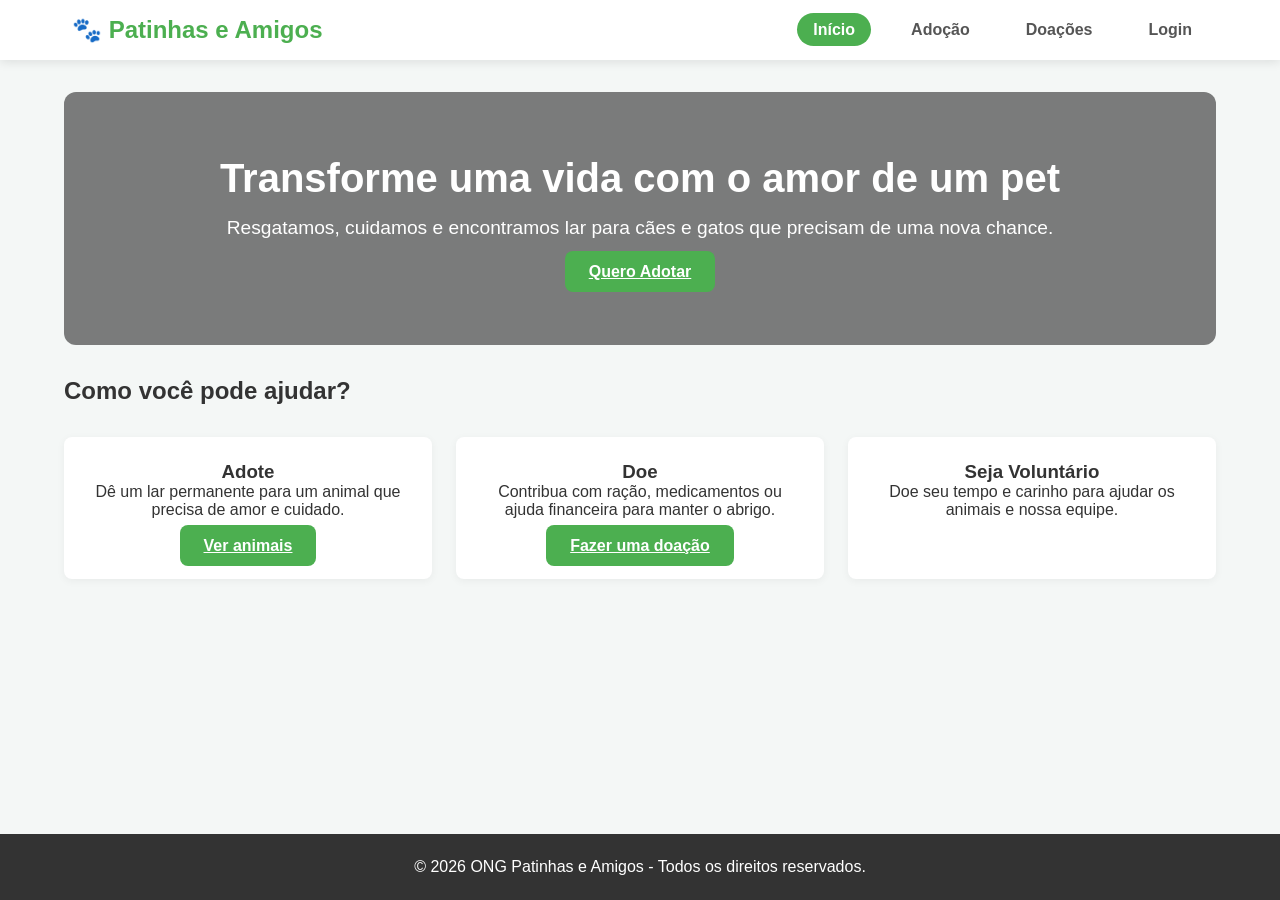
==== commit 765d8732: "edição breve" ====
--- a/Patinhas_Sistema/adocao.html
+++ b/Patinhas_Sistema/adocao.html
@@ -18,8 +18,8 @@
 
 <body>
 
-
-    <!-- CABEÇALHO -->
+ <!-- Vamos deixar anotado cada coisa feita pelo menos por essa etapa-->
+    <!-- CABEÇALHO-->
 
     <header>
 
--- a/Patinhas_Sistema/style.css
+++ b/Patinhas_Sistema/style.css
@@ -1,831 +1,2294 @@
+/* RESET & ESTILOS GERAIS */
+
 * {
     box-sizing: border-box;
     margin: 0;
     padding: 0;
-}
-
-:root {
-    --primary: #18794e;
-    --primary-dark: #0f5f3b;
-    --text: #17231d;
-    --muted: #68756e;
-    --background: #f5f7f6;
-    --white: #ffffff;
-    --border: #e2e8e4;
+    font-family: 'Segoe UI', Tahoma, Geneva, Verdana, sans-serif;
 }
 
 body {
-    font-family: Arial, sans-serif;
-    background: var(--background);
-    color: var(--text);
-    line-height: 1.5;
-}
-
-a {
-    text-decoration: none;
-    color: inherit;
-}
-
-.container {
-    width: min(1160px, 92%);
-    margin: auto;
-}
-
-
-/* =========================
-   CABEÇALHO
-========================= */
-
-.public-header {
-    background: white;
-    border-bottom: 1px solid var(--border);
+    background-color: #f4f7f6;
+    color: #333;
+    display: flex;
+    flex-direction: column;
+    min-height: 100vh;
+}
+
+
+/* CABEÇALHO E NAVEGAÇÃO */
+
+header {
+    background-color: #ffffff;
+    box-shadow: 0 2px 10px rgba(0,0,0,0.1);
     position: sticky;
     top: 0;
-    z-index: 20;
-}
-
-.nav {
-    min-height: 76px;
-
-    display: flex;
+    z-index: 100;
+}
+
+.nav-container {
+    max-width: 1200px;
+    margin: 0 auto;
+    display: flex;
+    justify-content: space-between;
     align-items: center;
-    justify-content: space-between;
-
-    gap: 30px;
-}
-
-.brand {
+    padding: 1rem 2rem;
+}
+
+.logo {
+    font-size: 1.5rem;
+    font-weight: bold;
+    color: #4CAF50;
+    text-decoration: none;
     display: flex;
     align-items: center;
-
-    gap: 11px;
-
-    font-weight: 800;
-    font-size: 18px;
-}
-
-.brand b {
-    width: 40px;
-    height: 40px;
-
-    border-radius: 12px;
-
-    background: var(--primary);
+    gap: 0.5rem;
+}
+
+.nav-links {
+    display: flex;
+    list-style: none;
+    gap: 1.5rem;
+}
+
+.nav-link {
+    text-decoration: none;
+    color: #555;
+    font-weight: 600;
+    padding: 0.5rem 1rem;
+    border-radius: 20px;
+    transition: all 0.3s ease;
+    cursor: pointer;
+}
+
+.nav-link:hover,
+.nav-link.active {
+    background-color: #4CAF50;
     color: white;
-
-    display: grid;
-    place-items: center;
-
-    font-size: 22px;
-}
-
-.brand small {
-    display: block;
-
-    color: var(--muted);
-
-    font-size: 11px;
-    font-weight: 500;
-}
-
-.nav-links {
-    display: flex;
-    align-items: center;
-
-    gap: 8px;
-}
-
-.nav-links a {
-    padding: 10px 14px;
-
-    border-radius: 9px;
-
-    color: #526058;
-
-    font-weight: 600;
-}
-
-.nav-links a:hover,
-.nav-links a.active {
-    background: #edf7f1;
-    color: var(--primary);
-}
-
-
-/* =========================
-   BOTÕES
-========================= */
+}
+
+
+/* CONTEÚDO DAS PÁGINAS */
+
+main {
+    flex: 1;
+    max-width: 1200px;
+    width: 100%;
+    margin: 2rem auto;
+    padding: 0 1.5rem;
+}
+
+.page {
+    display: none;
+    animation: fadeIn 0.4s ease-in-out;
+}
+
+.page.active {
+    display: block;
+}
+
+@keyframes fadeIn {
+
+    from {
+        opacity: 0;
+        transform: translateY(10px);
+    }
+
+    to {
+        opacity: 1;
+        transform: translateY(0);
+    }
+
+}
+
+
+/* ESTILOS DOS BOTÕES */
 
 .btn {
+    background-color: #4CAF50;
+    color: white;
     border: none;
-
-    border-radius: 10px;
-
-    padding: 12px 18px;
-
-    font-weight: 700;
-
+    padding: 0.75rem 1.5rem;
+    border-radius: 8px;
+    font-size: 1rem;
+    font-weight: bold;
     cursor: pointer;
-
-    display: inline-flex;
-
-    align-items: center;
-    justify-content: center;
-
-    gap: 8px;
-}
-
-.btn.primary {
-    background: var(--primary);
-    color: white;
-}
-
-.btn.primary:hover {
-    background: var(--primary-dark);
-}
-
-.btn.light {
-    background: white;
-    color: var(--primary);
-}
-
-.btn.outline {
-    background: white;
-
-    color: var(--primary);
-
-    border: 1px solid #b8d5c5;
-}
-
-.outline-light {
-    color: white;
-
-    border: 1px solid rgba(255,255,255,.5);
-}
-
-
-/* =========================
-   HERO
-========================= */
+    transition: background 0.3s;
+}
+
+.btn:hover {
+    background-color: #45a049;
+}
+
+
+/* TELA PRINCIPAL */
 
 .hero {
     background:
         linear-gradient(
-            135deg,
-            #145c3d,
-            #23845a
-        );
+            rgba(0,0,0,0.5),
+            rgba(0,0,0,0.5)
+        ),
+        url('https://images.unsplash.com/photo-1548199973-03cce0bbc87b?auto=format&fit=crop&w=1200&q=80');
+
+    background-size: cover;
+    background-position: center;
 
     color: white;
 
-    padding: 88px 0;
-}
-
-.hero-grid {
+    padding: 4rem 2rem;
+
+    text-align: center;
+
+    border-radius: 12px;
+
+    margin-bottom: 2rem;
+}
+
+.hero h1 {
+    font-size: 2.5rem;
+    margin-bottom: 1rem;
+}
+
+.hero p {
+    font-size: 1.2rem;
+    margin-bottom: 1.5rem;
+}
+
+.home-grid {
     display: grid;
-
-    grid-template-columns:
-        1.25fr
-        .75fr;
-
-    gap: 60px;
-
+    grid-template-columns: repeat(auto-fit, minmax(280px, 1fr));
+    gap: 1.5rem;
+    margin-top: 2rem;
+}
+
+.info-card {
+    background: white;
+    padding: 1.5rem;
+    border-radius: 8px;
+    box-shadow: 0 2px 8px rgba(0,0,0,0.05);
+    text-align: center;
+}
+
+
+/* TELA DE ADOÇÃO */
+
+.pet-grid {
+    display: grid;
+    grid-template-columns: repeat(auto-fill, minmax(250px, 1fr));
+    gap: 1.5rem;
+    margin-top: 1.5rem;
+}
+
+.pet-card {
+    background: white;
+    border-radius: 8px;
+    overflow: hidden;
+    box-shadow: 0 2px 8px rgba(0,0,0,0.1);
+}
+
+.pet-card img {
+    width: 100%;
+    height: 200px;
+    object-fit: cover;
+}
+
+.pet-info {
+    padding: 1rem;
+}
+
+.pet-info h3 {
+    margin-bottom: 0.5rem;
+}
+
+
+/* TELA DE DOAÇÕES */
+
+.donation-container {
+    background: white;
+    padding: 2rem;
+    border-radius: 8px;
+    max-width: 600px;
+    margin: 0 auto;
+    box-shadow: 0 2px 8px rgba(0,0,0,0.1);
+}
+
+.pix-box {
+    background: #e8f5e9;
+    border: 2px dashed #4CAF50;
+    padding: 1rem;
+    text-align: center;
+    margin: 1.5rem 0;
+    border-radius: 6px;
+}
+
+
+/* TELA DE LOGIN */
+
+.login-container {
+    background: white;
+    padding: 2rem;
+    border-radius: 8px;
+    max-width: 400px;
+    margin: 0 auto;
+    box-shadow: 0 2px 8px rgba(0,0,0,0.1);
+}
+
+.form-group {
+    margin-bottom: 1.2rem;
+}
+
+.form-group label {
+    display: block;
+    margin-bottom: 0.5rem;
+    font-weight: 600;
+}
+
+.form-group input {
+    width: 100%;
+    padding: 0.75rem;
+    border: 1px solid #ccc;
+    border-radius: 6px;
+}
+
+
+/* RODAPÉ */
+
+footer {
+    background-color: #333;
+    color: white;
+    text-align: center;
+    padding: 1.5rem;
+    margin-top: auto;
+}
+
+/* =====================================================
+   PÁGINAS PÚBLICAS - ADOÇÃO E DOAÇÕES
+   ===================================================== */
+
+.container {
+    max-width: 1200px;
+    width: 100%;
+    margin: 0 auto;
+    padding: 0 1.5rem;
+}
+
+
+/* CABEÇALHO PÚBLICO */
+
+.public-header {
+    background-color: #ffffff;
+    box-shadow: 0 2px 10px rgba(0,0,0,0.1);
+    position: sticky;
+    top: 0;
+    z-index: 100;
+}
+
+.public-header .nav {
+    max-width: 1200px;
+    margin: 0 auto;
+    padding: 1rem 1.5rem;
+
+    display: flex;
+    justify-content: space-between;
     align-items: center;
 }
 
+.brand {
+    display: flex;
+    align-items: center;
+    gap: 0.5rem;
+
+    text-decoration: none;
+    color: #4CAF50;
+}
+
+.brand b {
+    font-size: 2rem;
+}
+
+.brand span {
+    font-size: 1.2rem;
+    font-weight: bold;
+}
+
+.brand small {
+    display: block;
+    font-size: 0.8rem;
+}
+
+
+/* MENU */
+
+.public-header .nav-links {
+    display: flex;
+    align-items: center;
+    gap: 0.5rem;
+    list-style: none;
+}
+
+.public-header .nav-links a {
+    text-decoration: none;
+    color: #555;
+
+    font-weight: 600;
+
+    padding: 0.6rem 1rem;
+    border-radius: 20px;
+
+    transition: 0.3s;
+}
+
+.public-header .nav-links a:hover,
+.public-header .nav-links a.active {
+    background-color: #4CAF50;
+    color: white;
+}
+
+
+/* CABEÇALHO DAS PÁGINAS */
+
+.page-hero {
+    background:
+        linear-gradient(
+            rgba(0,0,0,0.45),
+            rgba(0,0,0,0.45)
+        ),
+        url('https://images.unsplash.com/photo-1548199973-03cce0bbc87b?auto=format&fit=crop&w=1200&q=80');
+
+    background-size: cover;
+    background-position: center;
+
+    color: white;
+
+    padding: 4rem 0;
+
+    text-align: center;
+}
+
+.page-hero h1 {
+    font-size: 2.5rem;
+    margin: 0.8rem 0 1rem;
+}
+
+.page-hero p {
+    font-size: 1.1rem;
+    max-width: 700px;
+    margin: 0 auto;
+}
+
+
+/* PEQUENO TÍTULO VERDE */
+
 .eyebrow {
-    font-size: 11px;
-
-    letter-spacing: 1.4px;
-
-    font-weight: 800;
-
-    color: var(--primary);
-}
-
-.eyebrow.light {
-    color: #cdebdc;
-}
-
-.hero h1 {
-    font-size: 52px;
-
-    line-height: 1.08;
-
-    margin: 12px 0 18px;
-}
-
-.hero p {
-    font-size: 18px;
-
-    color: #dceee4;
-
-    max-width: 650px;
-}
-
-.actions {
-    display: flex;
-
-    gap: 12px;
-
-    margin-top: 28px;
-}
-
-.hero-card {
+    display: inline-block;
+
+    color: #4CAF50;
+
+    font-size: 0.8rem;
+    font-weight: bold;
+
+    letter-spacing: 1px;
+}
+
+.page-hero .eyebrow {
+    color: #ffffff;
+}
+
+
+/* SEÇÕES */
+
+.section {
+    padding: 3rem 0;
+}
+
+
+/* FILTROS */
+
+.filters {
+    display: flex;
+    flex-wrap: wrap;
+    gap: 0.7rem;
+    margin-bottom: 2rem;
+}
+
+.filters button {
     background: white;
-
-    color: var(--text);
-
-    padding: 28px;
-
-    border-radius: 18px;
-
-    box-shadow:
-        0 18px 50px
-        rgba(7,58,36,.25);
-}
-
-.hero-card .big {
-    font-size: 54px;
-
-    font-weight: 800;
-
-    margin-top: 20px;
-}
-
-.mini-stats {
-    display: grid;
-
-    grid-template-columns:
-        repeat(3,1fr);
-
-    gap: 12px;
-
-    margin-top: 18px;
-}
-
-.mini-stats b {
-    display: block;
-
-    font-size: 22px;
-}
-
-.mini-stats small {
-    color: var(--muted);
-}
-
-
-/* =========================
-   SEÇÕES
-========================= */
-
-.section {
-    padding: 72px 0;
-}
-
-.section-head {
-    display: flex;
-
-    justify-content: space-between;
-
-    gap: 40px;
-
-    align-items: end;
-
-    margin-bottom: 28px;
-}
-
-.section-head h2 {
-    font-size: 34px;
-
-    line-height: 1.15;
-
-    margin-top: 7px;
-}
-
-.section-head p {
-    max-width: 460px;
-
-    color: var(--muted);
-}
-
-
-/* =========================
-   CARDS
-========================= */
-
-.features {
-    display: grid;
-
-    grid-template-columns:
-        repeat(3,1fr);
-
-    gap: 18px;
-}
-
-.feature {
-    background: white;
-
-    border: 1px solid var(--border);
-
-    border-radius: 16px;
-
-    padding: 24px;
-}
-
-.feature i {
-    display: grid;
-
-    place-items: center;
-
-    width: 38px;
-    height: 38px;
-
-    border-radius: 10px;
-
-    background: #edf7f1;
-
-    color: var(--primary);
-
-    font-style: normal;
-
-    font-weight: 800;
-
-    margin-bottom: 18px;
-}
-
-.feature h3 {
-    margin-bottom: 7px;
-}
-
-.feature p {
-    color: var(--muted);
-}
-
-
-/* =========================
-   PÁGINAS INTERNAS
-========================= */
-
-.page-hero {
-    background: #eaf4ee;
-
-    padding: 60px 0;
-}
-
-.page-hero h1 {
-    font-size: 44px;
-
-    margin: 8px 0;
-}
-
-.page-hero p {
-    color: var(--muted);
-
-    max-width: 680px;
-}
-
-
-/* =========================
-   FILTROS
-========================= */
-
-.filters {
-    display: flex;
-
-    flex-wrap: wrap;
-
-    gap: 9px;
-
-    margin-bottom: 28px;
-}
-
-.filters button {
-    border: 1px solid var(--border);
-
-    background: white;
-
-    padding: 9px 14px;
-
+    color: #555;
+
+    border: 1px solid #ddd;
     border-radius: 20px;
 
-    color: #536059;
+    padding: 0.6rem 1.2rem;
+
+    cursor: pointer;
 
     font-weight: 600;
 
-    cursor: pointer;
-}
-
+    transition: 0.3s;
+}
+
+.filters button:hover,
 .filters button.active {
-    background: var(--primary);
-
+    background-color: #4CAF50;
     color: white;
-
-    border-color: var(--primary);
-}
-
-
-/* =========================
-   ANIMAIS
-========================= */
+    border-color: #4CAF50;
+}
+
+
+/* GRID DOS ANIMAIS */
 
 .animal-grid {
     display: grid;
 
     grid-template-columns:
-        repeat(3,1fr);
-
-    gap: 22px;
-}
+        repeat(auto-fit, minmax(280px, 1fr));
+
+    gap: 1.5rem;
+}
+
+
+/* CARD DO ANIMAL */
 
 .animal-card {
     background: white;
 
-    border: 1px solid var(--border);
-
-    border-radius: 16px;
+    border-radius: 10px;
 
     overflow: hidden;
-}
+
+    box-shadow:
+        0 2px 8px rgba(0,0,0,0.1);
+
+    transition: transform 0.2s;
+}
+
+.animal-card:hover {
+    transform: translateY(-3px);
+}
+
+
+/* IMAGEM DO ANIMAL */
 
 .animal-img {
-    height: 235px;
+    height: 220px;
 
     background-size: cover;
-
     background-position: center;
 }
 
 
-/* IMAGENS */
-
-.thor {
+/* Imagens */
+
+.animal-img.thor {
     background-image:
-        url(
-        "https://images.unsplash.com/photo-1552053831-71594a27632d?auto=format&fit=crop&w=900&q=80"
-        );
-}
-
-.luna {
+        url('https://images.unsplash.com/photo-1552053831-71594a27632d?auto=format&fit=crop&w=800&q=80');
+}
+
+.animal-img.luna {
     background-image:
-        url(
-        "https://images.unsplash.com/photo-1514888286974-6c03e2ca1dba?auto=format&fit=crop&w=900&q=80"
-        );
-}
-
-.mel {
+        url('https://images.unsplash.com/photo-1518791841217-8f162f1e1131?auto=format&fit=crop&w=800&q=80');
+}
+
+.animal-img.mel {
     background-image:
-        url(
-        "https://images.unsplash.com/photo-1548199973-03cce0bbc87b?auto=format&fit=crop&w=900&q=80"
-        );
-}
-
-.bob {
-    background-image:
-        url(
-        "https://images.unsplash.com/photo-1558788353-f76d92427f16?auto=format&fit=crop&w=900&q=80"
-        );
-}
-
-.mia {
-    background-image:
-        url(
-        "https://images.unsplash.com/photo-1518791841217-8f162f1e1131?auto=format&fit=crop&w=900&q=80"
-        );
-}
-
-.max {
-    background-image:
-        url(
-        "https://images.unsplash.com/photo-1543466835-00a7907e9de1?auto=format&fit=crop&w=900&q=80"
-        );
-}
-
+        url('https://images.unsplash.com/photo-1558788353-f76d92427f16?auto=format&fit=crop&w=800&q=80');
+}
+
+
+/* CONTEÚDO DO CARD */
 
 .animal-body {
-    padding: 20px;
-}
+    padding: 1.2rem;
+}
+
+.animal-body h3 {
+    margin-bottom: 0.4rem;
+}
+
+.animal-body p {
+    color: #666;
+    margin-bottom: 0.6rem;
+}
+
+.animal-body small {
+    display: block;
+    color: #555;
+    margin-bottom: 1rem;
+}
+
+
+/* ORGANIZAÇÃO DO NOME + STATUS */
 
 .between {
     display: flex;
 
     justify-content: space-between;
-
-    gap: 15px;
-
     align-items: center;
-}
-
-.animal-body h3 {
-    font-size: 21px;
-}
-
-.animal-body p {
-    color: var(--muted);
-
-    margin: 6px 0 14px;
-}
-
-.animal-body .btn {
+
+    gap: 1rem;
+}
+
+
+/* STATUS */
+
+.status {
+    padding: 0.3rem 0.7rem;
+
+    border-radius: 20px;
+
+    font-size: 0.75rem;
+    font-weight: bold;
+}
+
+.status.ok {
+    background-color: #e8f5e9;
+    color: #2e7d32;
+}
+
+
+/* BOTÃO CONTORNO */
+
+.btn.outline {
+    background-color: transparent;
+
+    color: #4CAF50;
+
+    border: 2px solid #4CAF50;
+
     width: 100%;
-
-    margin-top: 18px;
-}
-
-
-/* STATUS */
-
-.status {
+}
+
+.btn.outline:hover {
+    background-color: #4CAF50;
+    color: white;
+}
+
+
+/* BOTÃO VER MAIS */
+
+.more-box {
+    margin-top: 3rem;
+
+    padding: 2rem;
+
+    background-color: white;
+
+    border-radius: 10px;
+
+    text-align: center;
+
+    box-shadow:
+        0 2px 8px rgba(0,0,0,0.05);
+}
+
+.more-box p {
+    margin-bottom: 1rem;
+}
+
+
+/* BOTÃO PRINCIPAL */
+
+.btn.primary {
     display: inline-block;
 
-    border-radius: 20px;
-
-    padding: 5px 9px;
-
-    font-size: 11px;
-
-    font-weight: 800;
-}
-
-.status.ok {
-    background: #e7f6ed;
-
-    color: #197447;
-}
-
-.status.warn {
-    background: #fff3dc;
-
-    color: #996018;
-}
-
-
-/* MAIS ANIMAIS */
-
-.more-box {
-    text-align: center;
-
-    margin-top: 38px;
-}
-
-.more-box p {
-    color: var(--muted);
-
-    margin-bottom: 13px;
-}
-
-
-/* =========================
-   DOAÇÃO
-========================= */
+    background-color: #4CAF50;
+
+    color: white;
+
+    text-decoration: none;
+
+    border: none;
+}
+
+.btn.primary:hover {
+    background-color: #45a049;
+}
+
+
+/* =====================================================
+   DOAÇÕES
+   ===================================================== */
 
 .donation-grid {
     display: grid;
 
     grid-template-columns:
-        1fr 420px;
-
-    gap: 40px;
+        repeat(auto-fit, minmax(300px, 1fr));
+
+    gap: 2rem;
 
     align-items: start;
 }
 
+.donation-info {
+    background: white;
+
+    padding: 2rem;
+
+    border-radius: 10px;
+
+    box-shadow:
+        0 2px 8px rgba(0,0,0,0.05);
+}
+
 .donation-info h2 {
-    font-size: 36px;
-
-    margin: 8px 0 14px;
-}
-
-.donation-info > p {
-    color: var(--muted);
-
-    font-size: 17px;
-}
+    margin: 0.8rem 0 1rem;
+}
+
+.donation-info p {
+    color: #666;
+    line-height: 1.6;
+}
+
+
+/* LISTA DE DOAÇÕES */
 
 .donation-list {
-    display: grid;
-
-    gap: 12px;
-
-    margin-top: 28px;
-}
-
-.donation-list div {
-    background: white;
-
-    border: 1px solid var(--border);
-
-    padding: 16px;
-
-    border-radius: 12px;
+    margin-top: 1.5rem;
+}
+
+.donation-list > div {
+    padding: 1rem 0;
+
+    border-bottom: 1px solid #eee;
+}
+
+.donation-list > div:last-child {
+    border-bottom: none;
 }
 
 .donation-list b {
     display: block;
-}
+    margin-bottom: 0.3rem;
+}
+
+.donation-list small {
+    color: #666;
+}
+
+
+/* CARD PIX */
 
 .pix-card {
     background: white;
 
-    border: 1px solid var(--border);
-
-    border-radius: 18px;
-
-    padding: 26px;
+    padding: 2rem;
+
+    border-radius: 10px;
+
+    box-shadow:
+        0 2px 8px rgba(0,0,0,0.1);
 }
 
 .pix {
-    background: #edf7f1;
-
-    border: 1px dashed #9fcbb1;
-
-    border-radius: 12px;
-
-    padding: 20px;
-
-    margin: 18px 0;
+    background-color: #e8f5e9;
+
+    border: 2px dashed #4CAF50;
+
+    border-radius: 8px;
+
+    padding: 1.2rem;
+
+    margin: 1.5rem 0;
+
+    text-align: center;
+}
+
+.pix small {
+    display: block;
+
+    margin-bottom: 0.4rem;
+
+    color: #555;
 }
 
 .pix strong {
-    display: block;
-
-    font-size: 18px;
-
-    margin-top: 5px;
-}
-
-
-/* INPUT */
+    color: #2e7d32;
+}
+
+
+/* INPUT DA DOAÇÃO */
+
+.pix-card label {
+    display: block;
+
+    font-weight: 600;
+
+    margin-bottom: 0.5rem;
+}
 
 .input {
     width: 100%;
 
-    padding: 12px;
-
-    border: 1px solid #cfd9d3;
-
-    border-radius: 9px;
-
-    margin-top: 7px;
-
-    margin-bottom: 15px;
-
-    font: inherit;
-}
-
-.full {
+    padding: 0.75rem;
+
+    border: 1px solid #ccc;
+
+    border-radius: 6px;
+
+    font-size: 1rem;
+
+    margin-bottom: 1rem;
+}
+
+
+/* BOTÃO OCUPANDO TODA A LARGURA */
+
+.btn.full {
     width: 100%;
 }
 
 
-/* =========================
-   LOGIN
-========================= */
-
-.login-page {
-    min-height: calc(100vh - 76px);
-
+/* =====================================================
+   RODAPÉ DAS PÁGINAS PÚBLICAS
+   ===================================================== */
+
+.footer {
+    background-color: #333;
+
+    color: white;
+
+    padding: 1.5rem 0;
+
+    margin-top: auto;
+}
+
+.footer .container {
+    display: flex;
+
+    justify-content: space-between;
+
+    align-items: center;
+
+    gap: 1rem;
+}
+
+.footer small {
+    color: #ddd;
+}
+
+
+/* =====================================================
+   RESPONSIVIDADE
+   ===================================================== */
+
+@media (max-width: 768px) {
+
+    .public-header .nav {
+        flex-direction: column;
+        gap: 1rem;
+    }
+
+    .public-header .nav-links {
+        flex-wrap: wrap;
+        justify-content: center;
+    }
+
+    .page-hero h1 {
+        font-size: 2rem;
+    }
+
+    .footer .container {
+        flex-direction: column;
+        text-align: center;
+    }
+
+}
+
+/* =========================================================
+   DASHBOARD ADMINISTRATIVO
+   ========================================================= */
+
+
+/* ---------------------------------------------------------
+   ESTRUTURA GERAL
+   --------------------------------------------------------- */
+
+.admin-body {
+    background-color: #f5f6f7;
+    color: #333;
+    display: block;
+    min-height: 100vh;
+}
+
+.admin-layout {
+    display: flex;
+    min-height: 100vh;
+}
+
+
+/* ---------------------------------------------------------
+   SIDEBAR
+   --------------------------------------------------------- */
+
+.admin-sidebar {
+    width: 245px;
+    min-width: 245px;
+
+    background-color: #ffffff;
+
+    border-right: 1px solid #e4e6e7;
+
+    display: flex;
+    flex-direction: column;
+
+    position: fixed;
+
+    top: 0;
+    bottom: 0;
+    left: 0;
+
+    z-index: 200;
+}
+
+
+/* MARCA */
+
+.admin-brand {
+    height: 76px;
+
+    padding: 0 1.3rem;
+
+    display: flex;
+    align-items: center;
+
+    gap: 0.8rem;
+
+    border-bottom: 1px solid #eeeeee;
+}
+
+.admin-brand-icon {
+    width: 36px;
+    height: 36px;
+
+    background-color: #4CAF50;
+
+    color: white;
+
+    border-radius: 7px;
+
+    display: flex;
+    align-items: center;
+    justify-content: center;
+
+    font-size: 1rem;
+    font-weight: 700;
+}
+
+.admin-brand strong {
+    display: block;
+
+    color: #222;
+
+    font-size: 0.9rem;
+}
+
+.admin-brand small {
+    display: block;
+
+    color: #999;
+
+    font-size: 0.7rem;
+
+    margin-top: 2px;
+}
+
+
+/* TÍTULO DO MENU */
+
+.admin-menu-title {
+    padding: 1.5rem 1.3rem 0.7rem;
+
+    color: #999;
+
+    font-size: 0.65rem;
+
+    font-weight: 700;
+
+    letter-spacing: 1px;
+}
+
+
+/* MENU */
+
+.admin-menu {
+    display: flex;
+    flex-direction: column;
+
+    padding: 0 0.8rem;
+}
+
+.admin-menu-link {
+    display: flex;
+
+    align-items: center;
+
+    gap: 0.8rem;
+
+    height: 42px;
+
+    padding: 0 0.8rem;
+
+    margin-bottom: 0.25rem;
+
+    border-radius: 6px;
+
+    color: #666;
+
+    text-decoration: none;
+
+    font-size: 0.85rem;
+
+    transition:
+        background-color 0.2s ease,
+        color 0.2s ease;
+}
+
+.admin-menu-link span:first-child {
+    width: 20px;
+
+    text-align: center;
+
+    font-size: 1rem;
+}
+
+.admin-menu-link:hover {
+    background-color: #f3f7f4;
+
+    color: #4CAF50;
+}
+
+.admin-menu-link.active {
+    background-color: #eaf5ec;
+
+    color: #3d9742;
+
+    font-weight: 600;
+}
+
+
+/* PARTE INFERIOR DA SIDEBAR */
+
+.admin-sidebar-bottom {
+    margin-top: auto;
+
+    padding: 1rem 0.8rem;
+
+    border-top: 1px solid #eeeeee;
+}
+
+.admin-sidebar-bottom .logout {
+    color: #777;
+}
+
+.admin-sidebar-bottom .logout:hover {
+    background-color: #f8f8f8;
+
+    color: #444;
+}
+
+
+/* ---------------------------------------------------------
+   ÁREA PRINCIPAL
+   --------------------------------------------------------- */
+
+.admin-main {
+    margin-left: 245px;
+
+    width: calc(100% - 245px);
+
+    min-height: 100vh;
+
+    display: flex;
+    flex-direction: column;
+}
+
+
+/* ---------------------------------------------------------
+   BARRA SUPERIOR
+   --------------------------------------------------------- */
+
+.admin-topbar {
+    height: 76px;
+
+    background-color: #ffffff;
+
+    border-bottom: 1px solid #e4e6e7;
+
+    display: flex;
+
+    align-items: center;
+
+    justify-content: space-between;
+
+    padding: 0 2rem;
+}
+
+.admin-breadcrumb {
+    color: #999;
+
+    font-size: 0.78rem;
+}
+
+
+/* USUÁRIO */
+
+.admin-user {
+    display: flex;
+
+    align-items: center;
+
+    gap: 0.7rem;
+}
+
+.admin-user-avatar {
+    width: 36px;
+    height: 36px;
+
+    border-radius: 50%;
+
+    background-color: #eaf5ec;
+
+    color: #3d9742;
+
+    display: flex;
+
+    align-items: center;
+    justify-content: center;
+
+    font-size: 0.85rem;
+
+    font-weight: 700;
+}
+
+.admin-user strong {
+    display: block;
+
+    color: #333;
+
+    font-size: 0.8rem;
+}
+
+.admin-user small {
+    display: block;
+
+    color: #999;
+
+    font-size: 0.68rem;
+
+    margin-top: 2px;
+}
+
+
+/* ---------------------------------------------------------
+   CONTEÚDO
+   --------------------------------------------------------- */
+
+.admin-content {
+    width: 100%;
+
+    max-width: 1400px;
+
+    margin: 0 auto;
+
+    padding: 2rem;
+}
+
+
+/* TÍTULO DA PÁGINA */
+
+.admin-page-title {
+    margin-bottom: 2rem;
+}
+
+.admin-label {
+    display: block;
+
+    color: #4CAF50;
+
+    font-size: 0.65rem;
+
+    font-weight: 700;
+
+    letter-spacing: 1.1px;
+
+    margin-bottom: 0.35rem;
+}
+
+.admin-page-title h1 {
+    color: #222;
+
+    font-size: 1.8rem;
+
+    font-weight: 600;
+
+    margin: 0 0 0.35rem;
+}
+
+.admin-page-title p {
+    color: #888;
+
+    font-size: 0.85rem;
+
+    margin: 0;
+}
+
+
+/* ---------------------------------------------------------
+   INDICADORES
+   --------------------------------------------------------- */
+
+.dashboard-stats {
     display: grid;
 
-    place-items: center;
-
-    padding: 50px 0;
-}
-
-.login-card {
-    width: min(430px,92%);
-
-    background: white;
-
-    border: 1px solid var(--border);
-
-    border-radius: 18px;
-
-    padding: 32px;
-}
-
-.login-card h1 {
-    margin: 8px 0;
-}
-
-.login-card p {
-    color: var(--muted);
-
-    margin-bottom: 22px;
-}
-
-.login-card label {
-    display: block;
+    grid-template-columns:
+        repeat(4, minmax(0, 1fr));
+
+    gap: 1rem;
+
+    margin-bottom: 1.5rem;
+}
+
+.dashboard-stat {
+    background-color: #ffffff;
+
+    border: 1px solid #e4e6e7;
+
+    border-radius: 7px;
+
+    padding: 1.3rem;
+
+    min-height: 145px;
+}
+
+.stat-header {
+    display: flex;
+
+    align-items: center;
+
+    justify-content: space-between;
+
+    margin-bottom: 1rem;
+
+    color: #777;
+
+    font-size: 0.78rem;
+}
+
+.stat-symbol {
+    width: 30px;
+    height: 30px;
+
+    border-radius: 6px;
+
+    background-color: #f1f7f2;
+
+    color: #4CAF50;
+
+    display: flex;
+
+    align-items: center;
+    justify-content: center;
+
+    font-size: 0.9rem;
+}
+
+.dashboard-stat > strong {
+    display: block;
+
+    color: #222;
+
+    font-size: 1.9rem;
+
+    font-weight: 600;
+
+    line-height: 1;
+
+    margin-bottom: 0.55rem;
+}
+
+.dashboard-stat > small {
+    color: #999;
+
+    font-size: 0.72rem;
+}
+
+
+/* ---------------------------------------------------------
+   COLUNAS
+   --------------------------------------------------------- */
+
+.dashboard-columns {
+    display: grid;
+
+    grid-template-columns:
+        minmax(0, 1.5fr)
+        minmax(300px, 1fr);
+
+    gap: 1rem;
+
+    margin-bottom: 1.5rem;
+}
+
+
+/* PAINEL */
+
+.admin-panel {
+    background-color: #ffffff;
+
+    border: 1px solid #e4e6e7;
+
+    border-radius: 7px;
+
+    overflow: hidden;
+}
+
+.panel-header {
+    padding: 1.25rem 1.4rem;
+
+    border-bottom: 1px solid #eeeeee;
+
+    display: flex;
+
+    align-items: center;
+
+    justify-content: space-between;
+}
+
+.panel-header h2 {
+    color: #333;
+
+    font-size: 1rem;
+
+    font-weight: 600;
+
+    margin: 0;
+}
+
+.panel-header a {
+    color: #4CAF50;
+
+    font-size: 0.75rem;
+
+    font-weight: 600;
+
+    text-decoration: none;
+}
+
+.panel-header a:hover {
+    text-decoration: underline;
+}
+
+
+/* ---------------------------------------------------------
+   ATIVIDADES
+   --------------------------------------------------------- */
+
+.activity-list {
+    padding: 0 1.4rem;
+}
+
+.activity-item {
+    display: flex;
+
+    gap: 0.9rem;
+
+    padding: 1rem 0;
+
+    border-bottom: 1px solid #f0f0f0;
+}
+
+.activity-item:last-child {
+    border-bottom: none;
+}
+
+.activity-marker {
+    flex-shrink: 0;
+
+    width: 28px;
+    height: 28px;
+
+    border-radius: 50%;
+
+    background-color: #f0f7f1;
+
+    color: #4CAF50;
+
+    display: flex;
+
+    align-items: center;
+    justify-content: center;
+
+    font-size: 0.75rem;
 
     font-weight: 700;
-
-    font-size: 14px;
-
-    margin-top: 14px;
-}
-
-.login-card .input {
+}
+
+.activity-item strong {
+    display: block;
+
+    color: #444;
+
+    font-size: 0.8rem;
+
+    margin-bottom: 0.25rem;
+}
+
+.activity-item p {
+    color: #888;
+
+    font-size: 0.72rem;
+
+    margin: 0 0 0.3rem;
+
+    line-height: 1.4;
+}
+
+.activity-item small {
+    color: #aaa;
+
+    font-size: 0.65rem;
+}
+
+
+/* ---------------------------------------------------------
+   AGENDA
+   --------------------------------------------------------- */
+
+.agenda-list {
+    padding: 0 1.4rem;
+}
+
+.agenda-item {
+    display: flex;
+
+    align-items: center;
+
+    gap: 1rem;
+
+    padding: 1rem 0;
+
+    border-bottom: 1px solid #f0f0f0;
+}
+
+.agenda-item:last-child {
+    border-bottom: none;
+}
+
+.agenda-date {
+    width: 42px;
+
+    flex-shrink: 0;
+
+    text-align: center;
+
+    padding: 0.45rem 0;
+
+    background-color: #f5f7f6;
+
+    border-radius: 6px;
+}
+
+.agenda-date strong {
+    display: block;
+
+    color: #333;
+
+    font-size: 1rem;
+}
+
+.agenda-date small {
+    color: #4CAF50;
+
+    font-size: 0.58rem;
+
+    font-weight: 700;
+}
+
+.agenda-item > div:last-child strong {
+    display: block;
+
+    color: #444;
+
+    font-size: 0.78rem;
+
+    margin-bottom: 0.3rem;
+}
+
+.agenda-item p {
+    color: #999;
+
+    font-size: 0.68rem;
+
+    margin: 0;
+}
+
+
+/* ---------------------------------------------------------
+   ACESSOS RÁPIDOS
+   --------------------------------------------------------- */
+
+.quick-section {
+    margin-top: 1.5rem;
+}
+
+.quick-section > .panel-header {
+    background-color: transparent;
+
+    border-bottom: none;
+
+    padding: 0 0 1rem;
+}
+
+.quick-grid {
+    display: grid;
+
+    grid-template-columns:
+        repeat(4, minmax(0, 1fr));
+
+    gap: 1rem;
+}
+
+.quick-card {
+    background-color: #ffffff;
+
+    border: 1px solid #e4e6e7;
+
+    border-radius: 7px;
+
+    padding: 1rem;
+
+    display: flex;
+
+    align-items: center;
+
+    gap: 0.8rem;
+
+    text-decoration: none;
+
+    transition:
+        border-color 0.2s ease,
+        transform 0.2s ease;
+}
+
+.quick-card:hover {
+    border-color: #b9d9bd;
+
+    transform: translateY(-1px);
+}
+
+.quick-card > span {
+    width: 34px;
+    height: 34px;
+
+    border-radius: 6px;
+
+    background-color: #f1f7f2;
+
+    color: #4CAF50;
+
+    display: flex;
+
+    align-items: center;
+    justify-content: center;
+
+    flex-shrink: 0;
+}
+
+.quick-card strong {
+    display: block;
+
+    color: #444;
+
+    font-size: 0.78rem;
+
+    margin-bottom: 0.2rem;
+}
+
+.quick-card small {
+    display: block;
+
+    color: #999;
+
+    font-size: 0.65rem;
+}
+
+
+/* ---------------------------------------------------------
+   RODAPÉ
+   --------------------------------------------------------- */
+
+.admin-footer {
+    margin-top: auto;
+
+    min-height: 55px;
+
+    padding: 0 2rem;
+
+    border-top: 1px solid #e4e6e7;
+
+    background-color: #ffffff;
+
+    display: flex;
+
+    align-items: center;
+
+    justify-content: space-between;
+
+    color: #999;
+
+    font-size: 0.68rem;
+}
+
+
+/* ---------------------------------------------------------
+   RESPONSIVIDADE
+   --------------------------------------------------------- */
+
+@media (max-width: 1100px) {
+
+    .dashboard-stats {
+        grid-template-columns:
+            repeat(2, minmax(0, 1fr));
+    }
+
+    .quick-grid {
+        grid-template-columns:
+            repeat(2, minmax(0, 1fr));
+    }
+
+}
+
+
+@media (max-width: 850px) {
+
+    .admin-sidebar {
+        width: 210px;
+        min-width: 210px;
+    }
+
+    .admin-main {
+        margin-left: 210px;
+
+        width: calc(100% - 210px);
+    }
+
+    .dashboard-columns {
+        grid-template-columns: 1fr;
+    }
+
+}
+
+
+@media (max-width: 650px) {
+
+    .admin-sidebar {
+        position: static;
+
+        width: 100%;
+        min-width: 100%;
+
+        min-height: auto;
+    }
+
+    .admin-layout {
+        display: block;
+    }
+
+    .admin-main {
+        margin-left: 0;
+
+        width: 100%;
+    }
+
+    .admin-menu {
+        flex-direction: row;
+
+        flex-wrap: wrap;
+    }
+
+    .admin-menu-title,
+    .admin-sidebar-bottom {
+        display: none;
+    }
+
+    .admin-brand {
+        height: 65px;
+    }
+
+    .admin-topbar {
+        padding: 0 1rem;
+    }
+
+    .admin-content {
+        padding: 1.2rem;
+    }
+
+    .dashboard-stats,
+    .quick-grid {
+        grid-template-columns: 1fr;
+    }
+
+    .admin-footer {
+        padding: 1rem;
+
+        flex-direction: column;
+
+        justify-content: center;
+
+        gap: 0.3rem;
+    }
+
+}
+
+/* =========================================================
+   ESTOQUE
+   ========================================================= */
+
+.estoque-title {
+    display: flex;
+    align-items: flex-end;
+    justify-content: space-between;
+    gap: 2rem;
+}
+
+.estoque-btn {
+    border: none;
+    background-color: #4CAF50;
+    color: white;
+    padding: 0.7rem 1.1rem;
+    border-radius: 6px;
+    font-size: 0.78rem;
+    font-weight: 600;
+    cursor: pointer;
+    transition: background-color 0.2s ease;
+}
+
+.estoque-btn:hover {
+    background-color: #438f47;
+}
+
+
+/* RESUMO */
+
+.estoque-stats {
+    display: grid;
+    grid-template-columns: repeat(4, minmax(0, 1fr));
+    gap: 1rem;
+    margin-bottom: 1.5rem;
+}
+
+.estoque-stat {
+    background-color: #ffffff;
+    border: 1px solid #e4e6e7;
+    border-radius: 7px;
+    padding: 1.2rem;
+}
+
+.estoque-stat span {
+    display: block;
+    color: #777;
+    font-size: 0.75rem;
+    margin-bottom: 0.8rem;
+}
+
+.estoque-stat strong {
+    display: block;
+    color: #222;
+    font-size: 1.7rem;
+    font-weight: 600;
+    margin-bottom: 0.4rem;
+}
+
+.estoque-stat small {
+    color: #999;
+    font-size: 0.68rem;
+}
+
+.estoque-warning strong {
+    color: #b17a18;
+}
+
+.estoque-danger strong {
+    color: #b94a48;
+}
+
+
+/* FILTROS */
+
+.estoque-filters {
+    background-color: #ffffff;
+    border: 1px solid #e4e6e7;
+    border-radius: 7px;
+    padding: 1.2rem;
+    display: flex;
+    gap: 1rem;
+    margin-bottom: 1.5rem;
+}
+
+.estoque-search {
+    flex: 1;
+}
+
+.estoque-filter {
+    width: 220px;
+}
+
+.estoque-filters label {
+    display: block;
+    color: #666;
+    font-size: 0.72rem;
+    font-weight: 600;
+    margin-bottom: 0.45rem;
+}
+
+.estoque-filters input,
+.estoque-filters select {
+    width: 100%;
+    height: 38px;
+    border: 1px solid #d9dcdd;
+    border-radius: 5px;
+    padding: 0 0.75rem;
+    color: #444;
+    background-color: #ffffff;
+    font-size: 0.78rem;
+    outline: none;
+}
+
+.estoque-filters input:focus,
+.estoque-filters select:focus {
+    border-color: #4CAF50;
+}
+
+
+/* TABELA */
+
+.estoque-table-panel {
+    background-color: #ffffff;
+    border: 1px solid #e4e6e7;
+    border-radius: 7px;
+    overflow: hidden;
+}
+
+.estoque-table-container {
+    width: 100%;
+    overflow-x: auto;
+}
+
+.estoque-table {
+    width: 100%;
+    border-collapse: collapse;
+    min-width: 800px;
+}
+
+.estoque-table th {
+    background-color: #f8f9f9;
+    color: #777;
+    font-size: 0.68rem;
+    font-weight: 700;
+    text-align: left;
+    text-transform: uppercase;
+    letter-spacing: 0.4px;
+    padding: 0.9rem 1.2rem;
+    border-bottom: 1px solid #e5e7e8;
+}
+
+.estoque-table td {
+    padding: 1rem 1.2rem;
+    border-bottom: 1px solid #eeeeee;
+    color: #777;
+    font-size: 0.75rem;
+}
+
+.estoque-table tbody tr:last-child td {
+    border-bottom: none;
+}
+
+.estoque-table tbody tr:hover {
+    background-color: #fafbfa;
+}
+
+.estoque-table td strong {
+    color: #444;
+    font-weight: 600;
+}
+
+
+/* STATUS */
+
+.estoque-status {
+    display: inline-block;
+    padding: 0.3rem 0.55rem;
+    border-radius: 4px;
+    font-size: 0.63rem;
+    font-weight: 600;
+}
+
+.status-normal {
+    background-color: #eaf5ec;
+    color: #3d9742;
+}
+
+.status-low {
+    background-color: #fff5df;
+    color: #a26c08;
+}
+
+.status-out {
+    background-color: #fbeaea;
+    color: #b94a48;
+}
+
+
+/* AÇÕES */
+
+.estoque-action {
+    border: 1px solid #d8dddd;
+    background-color: white;
+    color: #555;
+    padding: 0.4rem 0.7rem;
+    border-radius: 4px;
+    font-size: 0.68rem;
+    cursor: pointer;
+}
+
+.estoque-action:hover {
+    border-color: #4CAF50;
+    color: #4CAF50;
+}
+
+
+/* RESPONSIVO */
+
+@media (max-width: 1100px) {
+
+    .estoque-stats {
+        grid-template-columns: repeat(2, minmax(0, 1fr));
+    }
+
+}
+
+@media (max-width: 700px) {
+
+    .estoque-title {
+        flex-direction: column;
+        align-items: flex-start;
+    }
+
+    .estoque-filters {
+        flex-direction: column;
+    }
+
+    .estoque-filter {
+        width: 100%;
+    }
+
+    .estoque-stats {
+        grid-template-columns: 1fr;
+    }
+
+}
+
+/* =========================================================
+   ESTOQUE - NOVA TELA
+   ========================================================= */
+
+.admin-main {
+    max-width: none;
+    margin-top: 0;
     margin-bottom: 0;
-}
-
-.demo {
-    background: #f3f6f4;
-
-    padding: 13px;
-
-    border-radius: 10px;
-
-    font-size: 12px;
-
-    margin-top: 15px;
-
-    color: #5d6962;
-}
-
-
-/* =========================
-   RODAPÉ
-========================= */
-
-.footer {
-    background: #17231d;
-
-    color: #dbe7e0;
-
-    padding: 34px 0;
-
-    margin-top: 70px;
-}
-
-.footer .container {
-    display: flex;
-
+    padding: 0;
+}
+
+
+/* TÍTULO */
+
+.estoque-title {
+    display: flex;
+    align-items: flex-end;
     justify-content: space-between;
-
-    gap: 20px;
-}
-
-.footer small {
-    color: #a9b8b0;
-}
-
-
-/* =========================
-   RESPONSIVIDADE
-========================= */
-
-@media (max-width: 850px) {
-
-    .hero-grid,
-    .donation-grid {
+    gap: 2rem;
+}
+
+.estoque-btn {
+    border: none;
+    background-color: #4CAF50;
+    color: white;
+    padding: 0.7rem 1.1rem;
+    border-radius: 6px;
+    font-size: 0.78rem;
+    font-weight: 600;
+    cursor: pointer;
+}
+
+.estoque-btn:hover {
+    background-color: #438f47;
+}
+
+
+/* RESUMO */
+
+.estoque-stats {
+    display: grid;
+    grid-template-columns: repeat(4, minmax(0, 1fr));
+    gap: 1rem;
+    margin-bottom: 1.5rem;
+}
+
+.estoque-stat {
+    background-color: #ffffff;
+    border: 1px solid #e4e6e7;
+    border-radius: 7px;
+    padding: 1.2rem;
+}
+
+.estoque-stat span {
+    display: block;
+    color: #777;
+    font-size: 0.75rem;
+    margin-bottom: 0.8rem;
+}
+
+.estoque-stat strong {
+    display: block;
+    color: #222;
+    font-size: 1.7rem;
+    font-weight: 600;
+    margin-bottom: 0.4rem;
+}
+
+.estoque-stat small {
+    color: #999;
+    font-size: 0.68rem;
+}
+
+.estoque-warning strong {
+    color: #b17a18;
+}
+
+.estoque-danger strong {
+    color: #b94a48;
+}
+
+
+/* FILTROS */
+
+.estoque-filters {
+    background-color: #ffffff;
+    border: 1px solid #e4e6e7;
+    border-radius: 7px;
+    padding: 1.2rem;
+    display: flex;
+    gap: 1rem;
+    margin-bottom: 1.5rem;
+}
+
+.estoque-search {
+    flex: 1;
+}
+
+.estoque-filter {
+    width: 220px;
+}
+
+.estoque-filters label {
+    display: block;
+    color: #666;
+    font-size: 0.72rem;
+    font-weight: 600;
+    margin-bottom: 0.45rem;
+}
+
+.estoque-filters input,
+.estoque-filters select {
+    width: 100%;
+    height: 38px;
+    border: 1px solid #d9dcdd;
+    border-radius: 5px;
+    padding: 0 0.75rem;
+    color: #444;
+    background-color: #ffffff;
+    font-size: 0.78rem;
+    outline: none;
+}
+
+.estoque-filters input:focus,
+.estoque-filters select:focus {
+    border-color: #4CAF50;
+}
+
+
+/* TABELA */
+
+.estoque-table-panel {
+    background-color: #ffffff;
+    border: 1px solid #e4e6e7;
+    border-radius: 7px;
+    overflow: hidden;
+}
+
+.estoque-table-container {
+    width: 100%;
+    overflow-x: auto;
+}
+
+.estoque-table {
+    width: 100%;
+    border-collapse: collapse;
+    min-width: 800px;
+}
+
+.estoque-table th {
+    background-color: #f8f9f9;
+    color: #777;
+    font-size: 0.68rem;
+    font-weight: 700;
+    text-align: left;
+    text-transform: uppercase;
+    letter-spacing: 0.4px;
+    padding: 0.9rem 1.2rem;
+    border-bottom: 1px solid #e5e7e8;
+}
+
+.estoque-table td {
+    padding: 1rem 1.2rem;
+    border-bottom: 1px solid #eeeeee;
+    color: #777;
+    font-size: 0.75rem;
+}
+
+.estoque-table tbody tr:last-child td {
+    border-bottom: none;
+}
+
+.estoque-table tbody tr:hover {
+    background-color: #fafbfa;
+}
+
+.estoque-table td strong {
+    color: #444;
+    font-weight: 600;
+}
+
+
+/* STATUS */
+
+.estoque-status {
+    display: inline-block;
+    padding: 0.3rem 0.55rem;
+    border-radius: 4px;
+    font-size: 0.63rem;
+    font-weight: 600;
+}
+
+.status-normal {
+    background-color: #eaf5ec;
+    color: #3d9742;
+}
+
+.status-low {
+    background-color: #fff5df;
+    color: #a26c08;
+}
+
+.status-out {
+    background-color: #fbeaea;
+    color: #b94a48;
+}
+
+
+/* BOTÃO EDITAR */
+
+.estoque-action {
+    border: 1px solid #d8dddd;
+    background-color: white;
+    color: #555;
+    padding: 0.4rem 0.7rem;
+    border-radius: 4px;
+    font-size: 0.68rem;
+    cursor: pointer;
+}
+
+.estoque-action:hover {
+    border-color: #4CAF50;
+    color: #4CAF50;
+}
+
+
+/* RESPONSIVO */
+
+@media (max-width: 1100px) {
+
+    .estoque-stats {
+        grid-template-columns: repeat(2, minmax(0, 1fr));
+    }
+
+}
+
+@media (max-width: 700px) {
+
+    .estoque-title {
+        flex-direction: column;
+        align-items: flex-start;
+    }
+
+    .estoque-filters {
+        flex-direction: column;
+    }
+
+    .estoque-filter {
+        width: 100%;
+    }
+
+    .estoque-stats {
         grid-template-columns: 1fr;
     }
 
-    .features,
-    .animal-grid {
-        grid-template-columns: 1fr 1fr;
-    }
-
-}
-
-
-@media (max-width: 600px) {
-
-    .hero h1 {
-        font-size: 38px;
-    }
-
-    .section-head {
-        display: block;
-    }
-
-    .section-head p {
-        margin-top: 12px;
-    }
-
-    .features,
-    .animal-grid {
+}
+
+/* =========================================================
+   TELA DE INTERESSE EM ADOÇÃO
+   ========================================================= */
+
+.interesse-grid {
+    display: grid;
+    grid-template-columns: 0.9fr 1.1fr;
+    gap: 2rem;
+    align-items: start;
+}
+
+
+/* ANIMAL */
+
+.interesse-animal {
+    background-color: #ffffff;
+    border: 1px solid #e4e6e7;
+    border-radius: 8px;
+    overflow: hidden;
+}
+
+.interesse-animal > .eyebrow {
+    display: block;
+    padding: 1.2rem 1.3rem 0.8rem;
+}
+
+.interesse-animal-card {
+    padding: 0 1.3rem 1.3rem;
+}
+
+.interesse-animal-img {
+    width: 100%;
+    height: 280px;
+    border-radius: 6px;
+    background-size: cover;
+    background-position: center;
+    background-color: #eeeeee;
+}
+
+.interesse-animal-img.thor {
+    background-image:
+        url('https://images.unsplash.com/photo-1552053831-71594a27632d?auto=format&fit=crop&w=800&q=80');
+}
+
+.interesse-animal-img.luna {
+    background-image:
+        url('https://images.unsplash.com/photo-1543852786-1cf6624b9987?auto=format&fit=crop&w=800&q=80');
+}
+
+.interesse-animal-img.mel {
+    background-image:
+        url('https://images.unsplash.com/photo-1558788353-f76d92427f16?auto=format&fit=crop&w=800&q=80');
+}
+
+.interesse-animal-info {
+    padding-top: 1rem;
+}
+
+.interesse-animal-info h2 {
+    color: #333;
+    margin-bottom: 0.4rem;
+}
+
+.interesse-animal-info p {
+    color: #777;
+    margin-bottom: 0.5rem;
+}
+
+.interesse-animal-info small {
+    color: #888;
+}
+
+
+/* FORMULÁRIO */
+
+.interesse-form-card {
+    background-color: #ffffff;
+    border: 1px solid #e4e6e7;
+    border-radius: 8px;
+    padding: 1.8rem;
+}
+
+.interesse-form-card h2 {
+    color: #333;
+    margin-bottom: 0.5rem;
+}
+
+.interesse-form-card > p {
+    color: #777;
+    font-size: 0.9rem;
+    line-height: 1.5;
+    margin-bottom: 1.5rem;
+}
+
+.interesse-form-group {
+    margin-bottom: 1rem;
+}
+
+.interesse-form-group label {
+    display: block;
+    color: #555;
+    font-weight: 600;
+    font-size: 0.8rem;
+    margin-bottom: 0.4rem;
+}
+
+.interesse-form-group input,
+.interesse-form-group select,
+.interesse-form-group textarea {
+    width: 100%;
+    border: 1px solid #d9dcdd;
+    border-radius: 6px;
+    padding: 0.75rem;
+    font-family: inherit;
+    font-size: 0.85rem;
+    color: #444;
+    outline: none;
+}
+
+.interesse-form-group input,
+.interesse-form-group select {
+    height: 42px;
+}
+
+.interesse-form-group textarea {
+    resize: vertical;
+    min-height: 100px;
+}
+
+.interesse-form-group input:focus,
+.interesse-form-group select:focus,
+.interesse-form-group textarea:focus {
+    border-color: #4CAF50;
+}
+
+
+/* RESPONSIVO */
+
+@media (max-width: 800px) {
+
+    .interesse-grid {
         grid-template-columns: 1fr;
     }
 
-    .nav {
-        padding: 13px 0;
-
-        flex-wrap: wrap;
-    }
-
-    .nav-links {
-        width: 100%;
-
-        overflow: auto;
-    }
-
-    .nav-links a {
-        white-space: nowrap;
-    }
-
-    .hero {
-        padding: 55px 0;
-    }
-
-}
+}
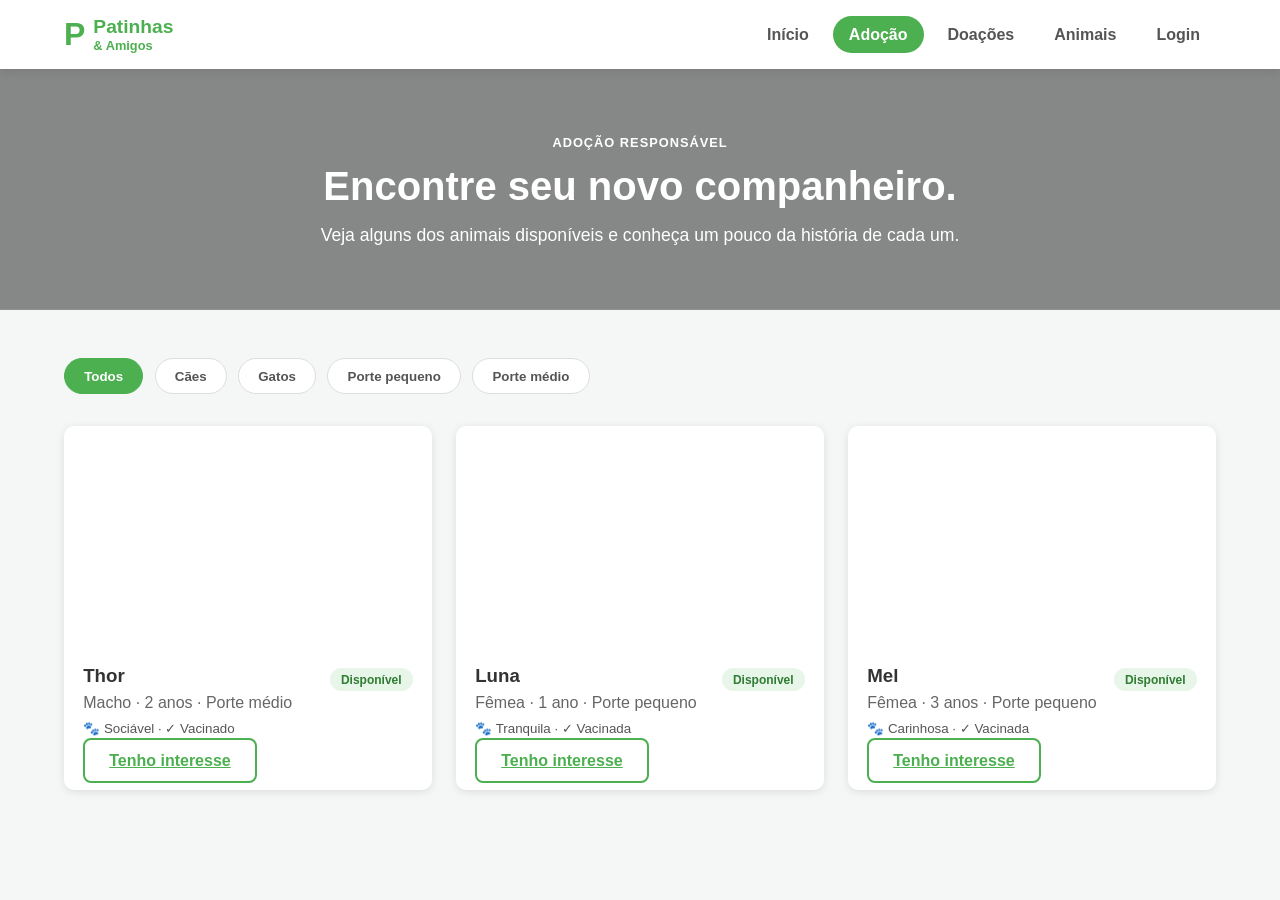
==== commit fc0bca99: "Update adocao.html" ====
--- a/Patinhas_Sistema/adocao.html
+++ b/Patinhas_Sistema/adocao.html
@@ -7,178 +7,248 @@
 
     <meta name="viewport" content="width=device-width, initial-scale=1.0">
 
-    <title>Patinhas e Amigos - Início</title>
+    <title>Patinhas & Amigos | Adoção</title>
 
     <link rel="stylesheet" href="style.css">
 
-    <script src="script.js" defer></script>
+    <script src="script.js"></script>
 
 </head>
 
-
 <body>
 
- <!-- Vamos deixar anotado cada coisa feita pelo menos por essa etapa-->
-    <!-- CABEÇALHO-->
-
-    <header>
-
-        <div class="nav-container">
-
-            <a href="index.html" class="logo">
-                🐾 Patinhas e Amigos
+
+    <!-- CABEÇALHO -->
+
+    <header class="public-header">
+
+        <div class="container nav">
+
+            <a class="brand" href="index.html">
+
+                <b>P</b>
+
+                <span>
+                    Patinhas
+                    <small>& Amigos</small>
+                </span>
+
             </a>
 
 
-            <ul class="nav-links">
-
-                <li>
-                    <a href="index.html" class="nav-link active">
-                        Início
-                    </a>
-                </li>
-
-                <li>
-                    <a href="adocao.html" class="nav-link">
-                        Adoção
-                    </a>
-                </li>
-
-                <li>
-                    <a href="doacao.html" class="nav-link">
-                        Doações
-                    </a>
-                </li>
-
-                <li>
-                    <a href="login.html" class="nav-link">
-                        Login
-                    </a>
-                </li>
-
-            </ul>
+            <nav class="nav-links">
+
+                <a href="index.html">
+                    Início
+                </a>
+
+                <a class="active" href="adocao.html">
+                    Adoção
+                </a>
+
+                <a href="doacao.html">
+                    Doações
+                </a>
+
+                <a href="animais.html">
+                    Animais
+                </a>
+
+                <a href="login.html">
+                    Login
+                </a>
+
+            </nav>
 
         </div>
 
     </header>
 
 
-
-    <!-- CONTEÚDO -->
-
-    <main>
-
-
-        <!-- HERO -->
-
-        <section class="hero">
+    <!-- CABEÇALHO DA PÁGINA -->
+
+    <section class="page-hero">
+
+        <div class="container">
+
+            <span class="eyebrow">
+                ADOÇÃO RESPONSÁVEL
+            </span>
 
             <h1>
-                Transforme uma vida com o amor de um pet
+                Encontre seu novo companheiro.
             </h1>
 
             <p>
-                Resgatamos, cuidamos e encontramos lar para
-                cães e gatos que precisam de uma nova chance.
+                Veja alguns dos animais disponíveis e conheça
+                um pouco da história de cada um.
             </p>
 
-            <a href="adocao.html" class="btn">
-                Quero Adotar
-            </a>
-
-        </section>
-
-
-
-        <!-- COMO AJUDAR -->
-
-        <section>
-
-            <h2>
-                Como você pode ajudar?
-            </h2>
-
-
-            <div class="home-grid">
-
-
-                <div class="info-card">
-
-                    <h3>
-                        Adote
-                    </h3>
-
-                    <p>
-                        Dê um lar permanente para um animal
-                        que precisa de amor e cuidado.
-                    </p>
-
-                    <br>
-
-                    <a href="adocao.html" class="btn">
-                        Ver animais
-                    </a>
-
-                </div>
-
-
-
-                <div class="info-card">
-
-                    <h3>
-                        Doe
-                    </h3>
-
-                    <p>
-                        Contribua com ração, medicamentos
-                        ou ajuda financeira para manter o abrigo.
-                    </p>
-
-                    <br>
-
-                    <a href="doacao.html" class="btn">
-                        Fazer uma doação
-                    </a>
-
-                </div>
-
-
-
-                <div class="info-card">
-
-                    <h3>
-                        Seja Voluntário
-                    </h3>
-
-                    <p>
-                        Doe seu tempo e carinho para ajudar
-                        os animais e nossa equipe.
-                    </p>
-
-                </div>
-
+        </div>
+
+    </section>
+
+
+    <!-- FILTROS -->
+
+    <section class="section">
+
+        <div class="container">
+
+            <div class="filters">
+
+                <button class="active">
+                    Todos
+                </button>
+
+                <button>
+                    Cães
+                </button>
+
+                <button>
+                    Gatos
+                </button>
+
+                <button>
+                    Porte pequeno
+                </button>
+
+                <button>
+                    Porte médio
+                </button>
 
             </div>
 
-        </section>
-
-
-    </main>
-
-
-
-    <!-- RODAPÉ -->
-
-    <footer>
-
-        <p>
-            &copy; 2026 ONG Patinhas e Amigos -
-            Todos os direitos reservados.
-        </p>
-
-    </footer>
-
-
-</body>
-
-</html>
+
+            <!-- ANIMAIS -->
+
+            <div class="animal-grid">
+
+
+                <!-- THOR -->
+
+                <article class="animal-card">
+
+                    <div class="animal-img thor"></div>
+
+                    <div class="animal-body">
+
+                        <div class="between">
+
+                            <h3>
+                                Thor
+                            </h3>
+
+                            <span class="status ok">
+                                Disponível
+                            </span>
+
+                        </div>
+
+                        <p>
+                            Macho · 2 anos · Porte médio
+                        </p>
+
+                        <small>
+                            🐾 Sociável · ✓ Vacinado
+                        </small>
+
+                        <a
+                            class="btn outline"
+                            href="interesse.html?animal=thor">
+
+                            Tenho interesse
+
+                        </a>
+
+                    </div>
+
+                </article>
+
+
+                <!-- LUNA -->
+
+                <article class="animal-card">
+
+                    <div class="animal-img luna"></div>
+
+                    <div class="animal-body">
+
+                        <div class="between">
+
+                            <h3>
+                                Luna
+                            </h3>
+
+                            <span class="status ok">
+                                Disponível
+                            </span>
+
+                        </div>
+
+                        <p>
+                            Fêmea · 1 ano · Porte pequeno
+                        </p>
+
+                        <small>
+                            🐾 Tranquila · ✓ Vacinada
+                        </small>
+
+                        <a
+                            class="btn outline"
+                            href="interesse.html?animal=luna">
+
+                            Tenho interesse
+
+                        </a>
+
+                    </div>
+
+                </article>
+
+
+                <!-- MEL -->
+
+                <article class="animal-card">
+
+                    <div class="animal-img mel"></div>
+
+                    <div class="animal-body">
+
+                        <div class="between">
+
+                            <h3>
+                                Mel
+                            </h3>
+
+                            <span class="status ok">
+                                Disponível
+                            </span>
+
+                        </div>
+
+                        <p>
+                            Fêmea · 3 anos · Porte pequeno
+                        </p>
+
+                        <small>
+                            🐾 Carinhosa · ✓ Vacinada
+                        </small>
+
+                        <a
+                            class="btn outline"
+                            href="interesse.html?animal=mel">
+
+                            Tenho interesse
+
+                        </a>
+
+                    </div>
+
+                </article>
+
+
+            </div>
+
+
+            <!-- BOTÃO PARA MAIS ANIMAIS -->
